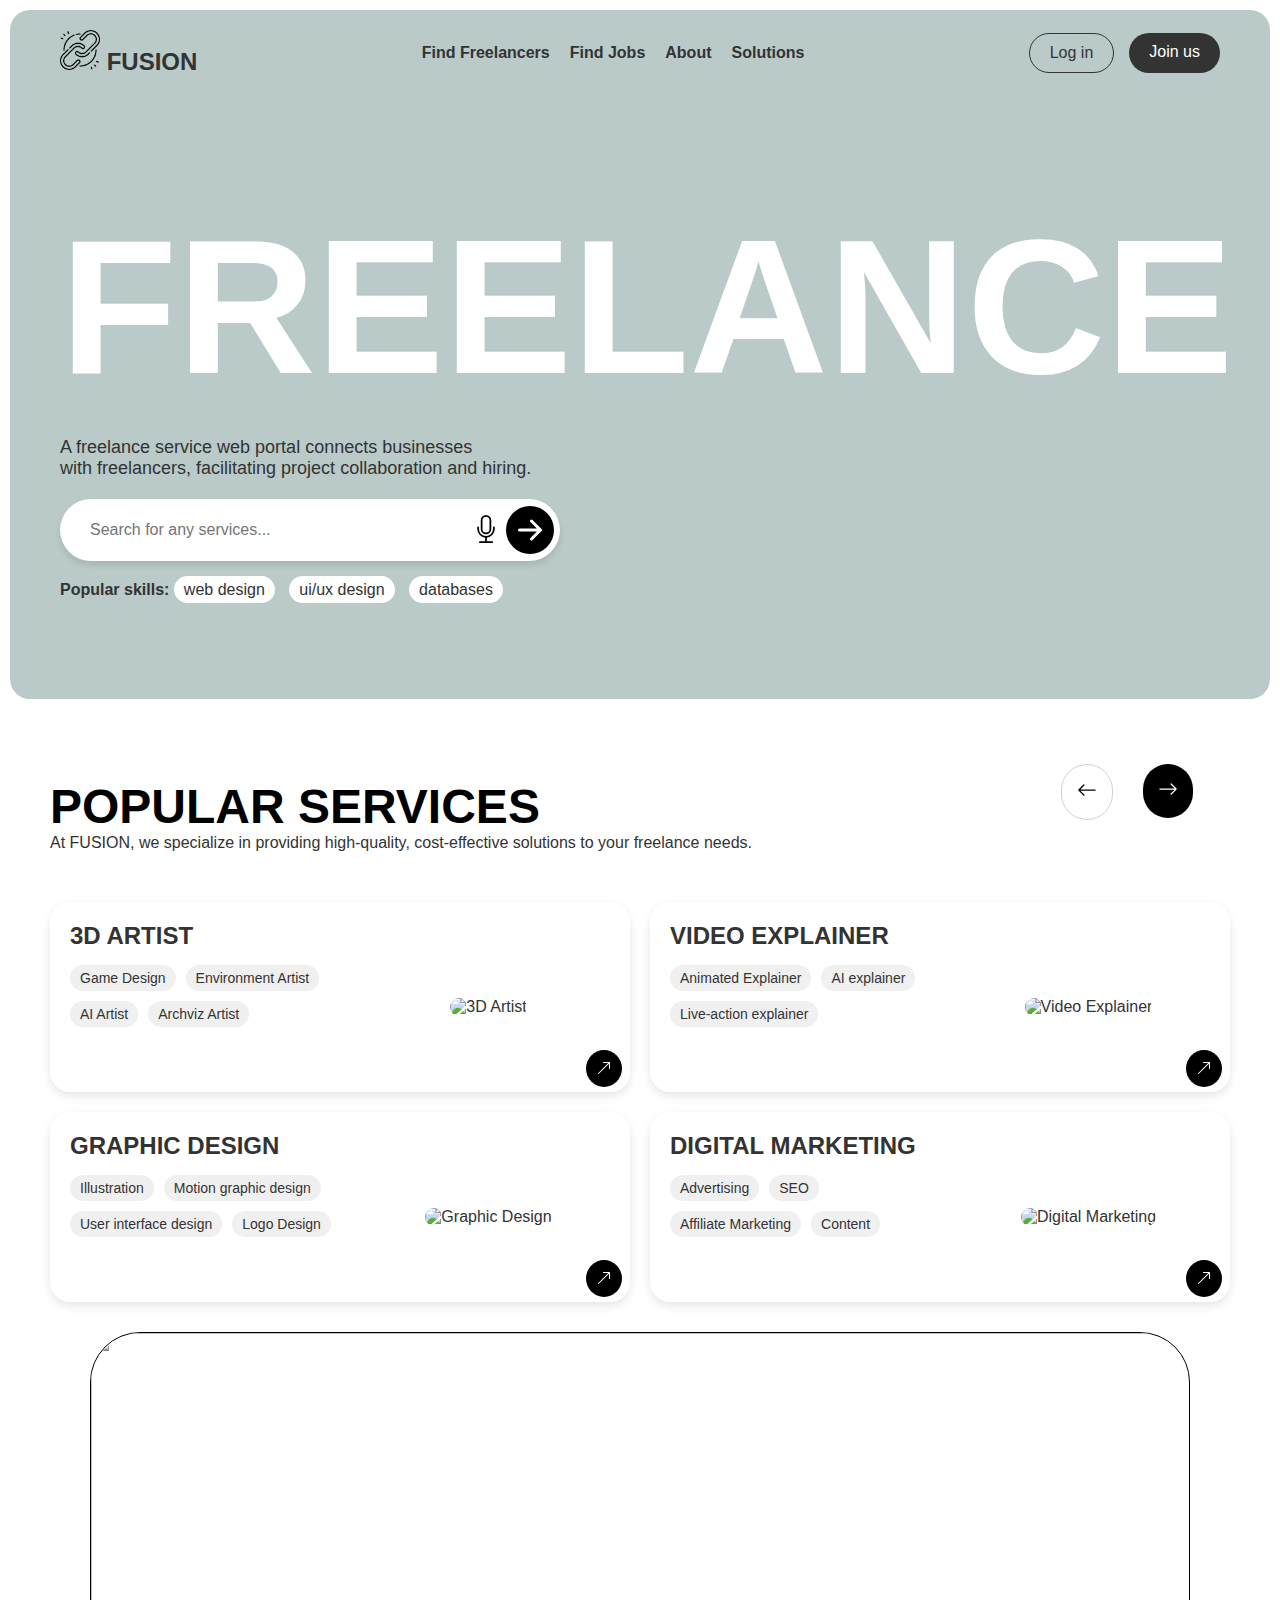
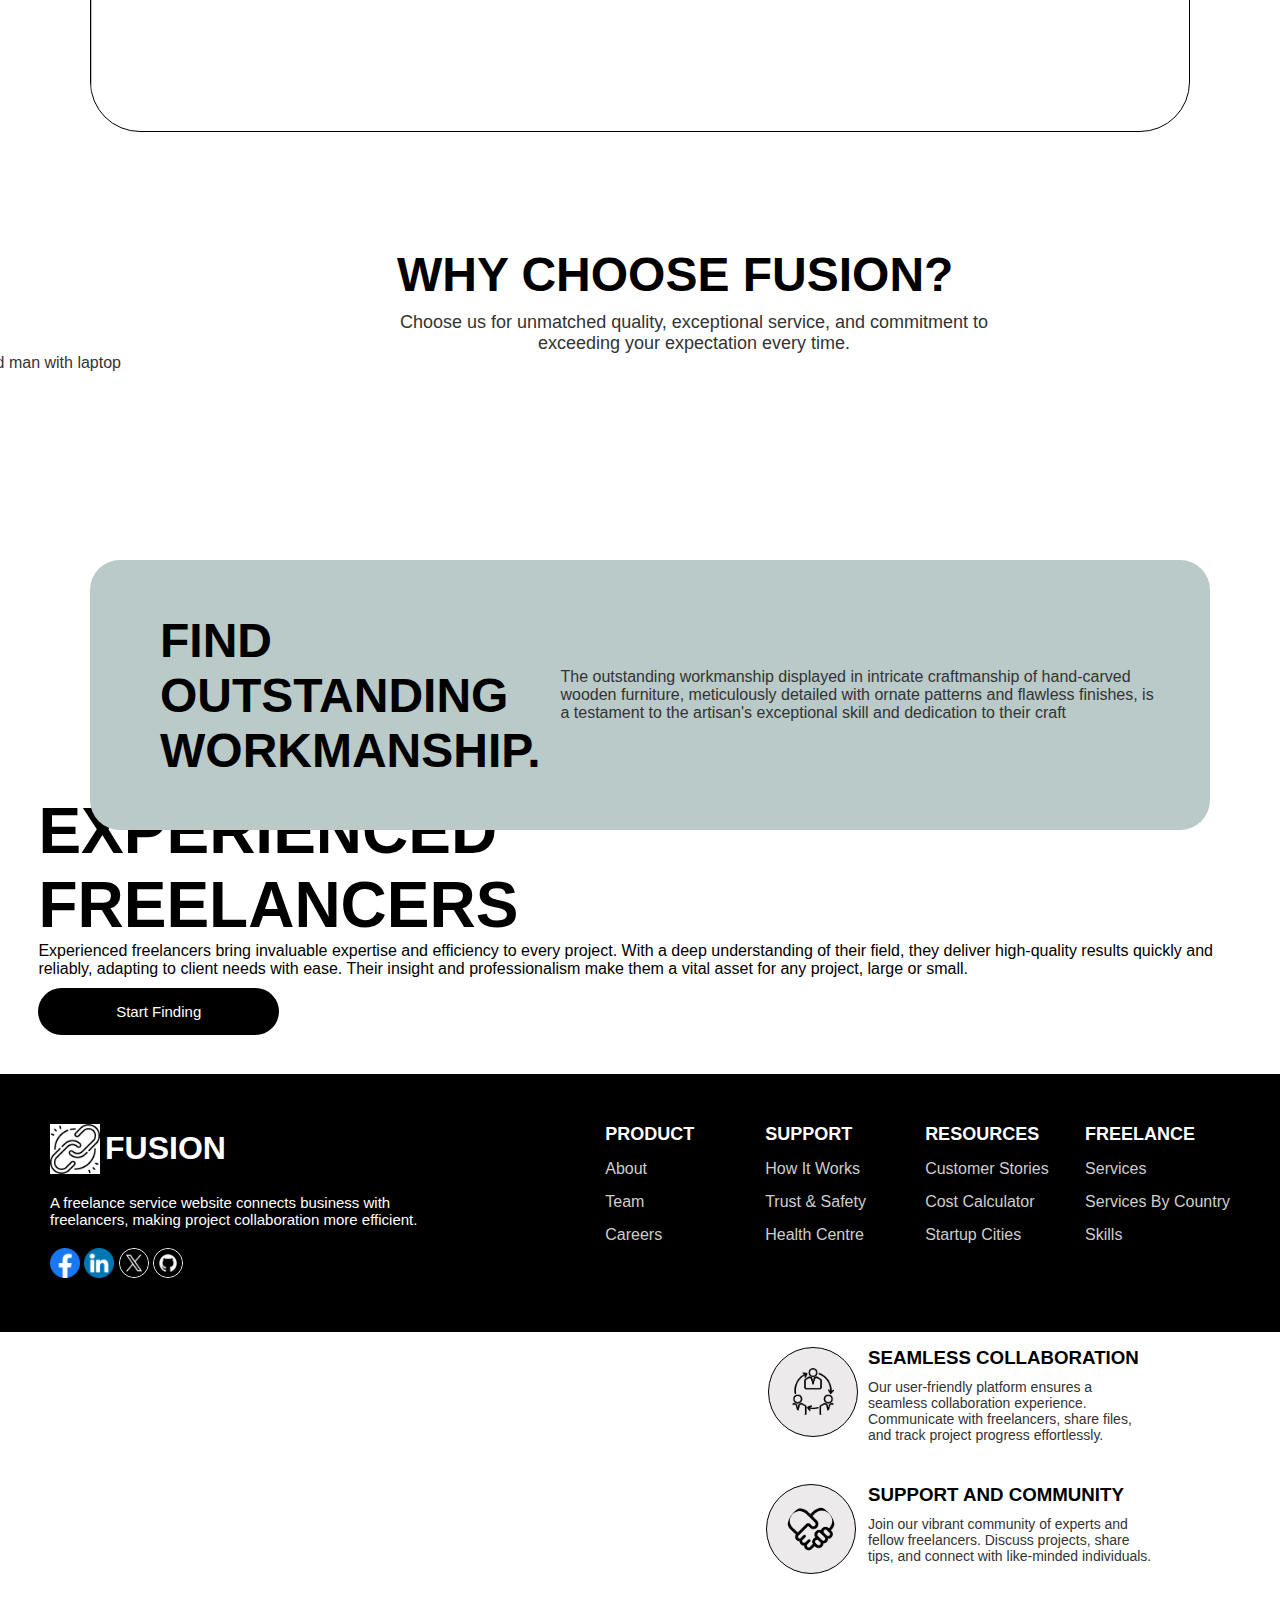
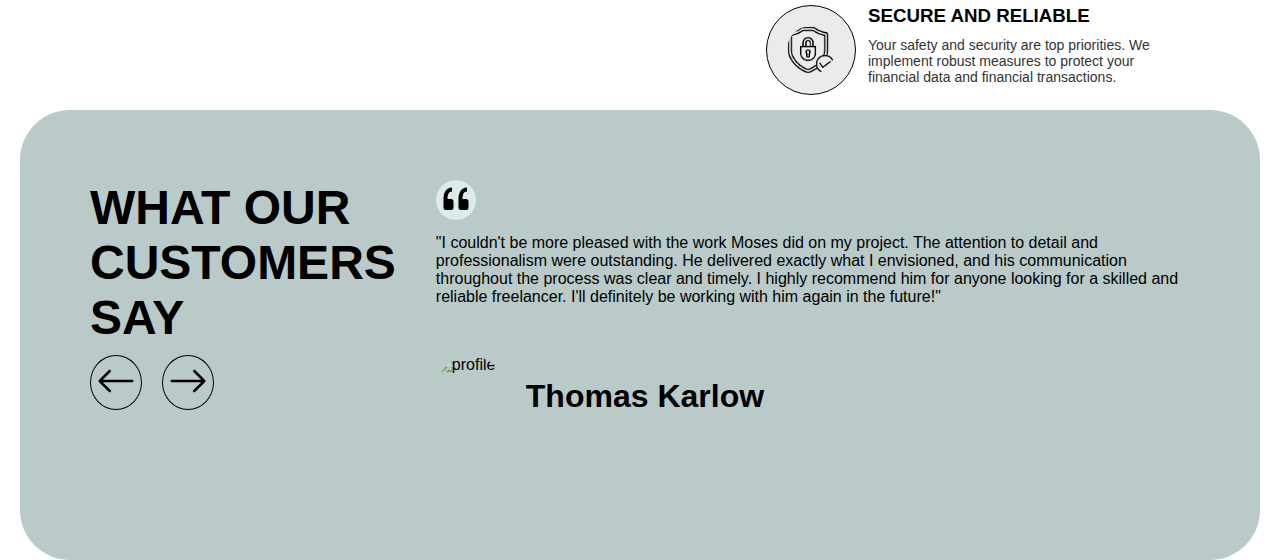
==== index.html @ 77157eb9 "update" ====
<!DOCTYPE html>
<html lang="en">
  <head>
    <meta charset="UTF-8" />
    <meta name="viewport" content="width=device-width, initial-scale=1.0" />
    <title>Freelance Service Portal</title>
    <link rel="stylesheet" href="landing page.css" />
  </head>
  <body>
    <!-- Header Section -->
    <header>
      <div class="navbar">
        <div class="logo">
          <img src="images/link_2499572 (1).png" height="40px" alt="Logo" />
          FUSION
        </div>
        <nav>
          <ul>
            <li><a href="#">Find Freelancers</a></li>
            <li><a href="#">Find Jobs</a></li>
            <li><a href="about.html">About</a></li>
            <li><a href="#">Solutions</a></li>
          </ul>
        </nav>
        <div class="auth-buttons">
          <a href="#" class="login">Log in</a>
          <a href="#" class="join">Join us</a>
        </div>
      </div>
    </header>

    <!-- Main Section -->
    <main>
      <section class="hero">
        <div class="hero-text">
          <h1>FREELANCE</h1>
          <p>
            A freelance service web portal connects businesses <br />with
            freelancers, facilitating project collaboration and hiring.
          </p>

          <div class="search-bar">
            <input type="text" placeholder="Search for any services..." />
            <button type="submit">
              <i class="mic-icon">
                <svg
                  xmlns="http://www.w3.org/2000/svg"
                  width="28px"
                  height="50px"
                  fill="currentColor"
                  class="bi bi-mic"
                  viewBox="0 0 16 16"
                >
                  <path
                    d="M3.5 6.5A.5.5 0 0 1 4 7v1a4 4 0 0 0 8 0V7a.5.5 0 0 1 1 0v1a5 5 0 0 1-4.5 4.975V15h3a.5.5 0 0 1 0 1h-7a.5.5 0 0 1 0-1h3v-2.025A5 5 0 0 1 3 8V7a.5.5 0 0 1 .5-.5"
                  />
                  <path
                    d="M10 8a2 2 0 1 1-4 0V3a2 2 0 1 1 4 0zM8 0a3 3 0 0 0-3 3v5a3 3 0 0 0 6 0V3a3 3 0 0 0-3-3"
                  />
                </svg>
              </i>
              <i class="arrow-icon">
                <svg
                  xmlns="http://www.w3.org/2000/svg"
                  width="60px"
                  height="48px"
                  fill="currentColor"
                  class="bi bi-arrow-right-circle-fill"
                  viewBox="0 0 16 16"
                >
                  <path
                    d="M8 0a8 8 0 1 1 0 16A8 8 0 0 1 8 0M4.5 7.5a.5.5 0 0 0 0 1h5.793l-2.147 2.146a.5.5 0 0 0 .708.708l3-3a.5.5 0 0 0 0-.708l-3-3a.5.5 0 1 0-.708.708L10.293 7.5z"
                  />
                </svg>
              </i>
            </button>
          </div>

          <div class="popular-skills">
            <span>Popular skills:</span>
            <a href="#">web design</a>
            <a href="#">ui/ux design</a>
            <a href="#">databases</a>
          </div>
        </div>

       <section class="ct_btn">
          <div class="bttnn">
            <div class="btn1">
            <a href="#"><svg xmlns="http://www.w3.org/2000/svg" width="20" height="20" fill="" class="bi bi-arrow-left" viewBox="0 0 16 16">
              <path fill-rule="evenodd" d="M15 8a.5.5 0 0 0-.5-.5H2.707l3.147-3.146a.5.5 0 1 0-.708-.708l-4 4a.5.5 0 0 0 0 .708l4 4a.5.5 0 0 0 .708-.708L2.707 8.5H14.5A.5.5 0 0 0 15 8"/>
            </svg></a>
            </div>
            <div class="btn2">
            <a href="#"><svg xmlns="http://www.w3.org/2000/svg" width="20" height="20" fill="white" class="bi bi-arrow-right" viewBox="0 0 16 16">
              <path fill-rule="evenodd" d="M1 8a.5.5 0 0 1 .5-.5h11.793l-3.147-3.146a.5.5 0 0 1 .708-.708l4 4a.5.5 0 0 1 0 .708l-4 4a.5.5 0 0 1-.708-.708L13.293 8.5H1.5A.5.5 0 0 1 1 8"/>
            </svg></a>
            </div>
          </div>
        </section>

        <!-- Freelancer Section -->
        <!-- <div class="container">
        <div class="freelancer-info">
          <div class="top"><img
            src="images/portrait-confident-dark-skinned-woman-enterpreneur-with-serious-look-wears-round-glasses-red-blouse-going-meet-with-partners-from-abroad-prepares-presenting-company-isolated-white.jpg"
            alt="Freelancer Image"
            class="freelancer-img"
          />
          <div class="freelancer-details">
            <h3 style="font-weight: lighter;">@jenny</h3>
            <p>UI/UX Designer</p>
            </div>
            <ul>
              <li>80+ projects completed</li>
              <li>$30 per hour</li>
            </ul>
          </div>
        </div>
        </div>
      </section> -->

      <!-- Trusted Freelancers Section 
      <section class="trusted-freelancers">
        <p>Trusted Freelancers</p>
        <div class="freelancer-images">
          <img src="profile1.jpg" alt="Profile 1" />
          <img src="profile2.jpg" alt="Profile 2" />
          <img src="profile3.jpg" alt="Profile 3" />
          <img src="profile4.jpg" alt="Profile 4" />
        </div>
        <p>200+ Satisfied Customers</p>
      </section>-->

      <div>
        <section class="hero-image">
          <!--<img src="" alt="background image">-->
        </section>
      </div>
    </main>
    <div class="services-text">
      <h1>POPULAR SERVICES</h1>
      <p>
        At FUSION, we specialize in providing high-quality, cost-effective
        solutions to your freelance needs.
      </p>
    </div>
    <section class="services">
      <div class="service-card">
        <div class="service-text">
          <h2>3D ARTIST</h2>
          <div class="tags">
            <span>Game Design</span>
            <span>Environment Artist</span>
            <span>AI Artist</span>
            <span>Archviz Artist</span>
          </div>
        </div>
        <div class="service-image">
          <div class="imag">
            <img
              src="images/psychedelic-hand-collage.jpg"
              height="100%"
              alt="3D Artist"
            />
          </div>
          <button class="cta-button">
           <i class="arrow"
              ><svg
                xmlns="http://www.w3.org/2000/svg"
                width="16"
                height="16"
                fill="currentColor"
                class="bi bi-arrow-up-right"
                viewBox="0 0 16 16"
              >
                <path
                  fill-rule="evenodd"
                  d="M14 2.5a.5.5 0 0 0-.5-.5h-6a.5.5 0 0 0 0 1h4.793L2.146 13.146a.5.5 0 0 0 .708.708L13 3.707V8.5a.5.5 0 0 0 1 0z"
                /></svg></i>
          </button>
        </div>
      </div>

      <div class="service-card">
        <div class="service-text">
          <h2>VIDEO EXPLAINER</h2>
          <div class="tags">
            <span>Animated Explainer</span>
            <span>AI explainer</span>
            <span>Live-action explainer</span>
          </div>
        </div>
        <div class="service-image">
          <div class="img">
            <img
              src="images/medium-shot-smiley-woman-with-phone.jpg"
              alt="Video Explainer"
            />
          </div>
          <button class="cta-button">
            <i class="bi bi-arrow-right-circle-fill"
              ><svg
                xmlns="http://www.w3.org/2000/svg"
                width="16"
                height="16"
                fill="currentColor"
                class="bi bi-arrow-up-right"
                viewBox="0 0 16 16"
              >
                <path
                  fill-rule="evenodd"
                  d="M14 2.5a.5.5 0 0 0-.5-.5h-6a.5.5 0 0 0 0 1h4.793L2.146 13.146a.5.5 0 0 0 .708.708L13 3.707V8.5a.5.5 0 0 0 1 0z"
                /></svg></i>
          </button>
        </div>
      </div>
      </div>

      <div class="service-card">
        <div class="service-text">
          <h2>GRAPHIC DESIGN</h2>
          <div class="tags">
            <span>Illustration</span>
            <span>Motion graphic design</span>
            <span>User interface design</span>
            <span>Logo Design</span>
          </div>
        </div>
        <div class="service-image">
          <div class="img">
            <img
              src="images/still-life-graphic-design-studio.jpg"
              alt="Graphic Design"
            />
          </div>
          <button class="cta-button">
            <i class="bi bi-arrow-right-circle-fill"
              ><svg
                xmlns="http://www.w3.org/2000/svg"
                width="16"
                height="16"
                fill="currentColor"
                class="bi bi-arrow-up-right"
                viewBox="0 0 16 16"
              >
                <path
                  fill-rule="evenodd"
                  d="M14 2.5a.5.5 0 0 0-.5-.5h-6a.5.5 0 0 0 0 1h4.793L2.146 13.146a.5.5 0 0 0 .708.708L13 3.707V8.5a.5.5 0 0 0 1 0z"
                /></svg></i>
          </button>
        </div>
      </div>

      <div class="service-card">
        <div class="service-text">
          <h2>DIGITAL MARKETING</h2>
          <div class="tags">
            <span>Advertising</span>
            <span>SEO</span>
            <span>Affiliate Marketing</span>
            <span>Content</span>
          </div>
        </div>
        <div class="service-image">
          <div class="img">
            <img
              src="images/workaholics-businesspeople-brainstorming-financial-company-ideas.jpg"
              alt="Digital Marketing"
            />
          </div>
          <button class="cta-button">
            <i class="bi bi-arrow-right-circle-fill"
              ><svg
                xmlns="http://www.w3.org/2000/svg"
                width="16"
                height="16"
                fill="currentColor"
                class="bi bi-arrow-up-right"
                viewBox="0 0 16 16"
              >
                <path
                  fill-rule="evenodd"
                  d="M14 2.5a.5.5 0 0 0-.5-.5h-6a.5.5 0 0 0 0 1h4.793L2.146 13.146a.5.5 0 0 0 .708.708L13 3.707V8.5a.5.5 0 0 0 1 0z"
                /></svg></i>
          </button>
        </div>
      </div>
    </section>
    <section class="talent">
        <div class="t-container">
          <div class="t-image">
            <div class="img">
        <img src="images/adult-businessman-working-hard-laptop-office.jpg">
          </div>
          </div>
            <section class="t-text"><h1>FIND OUTSTANDING WORKMANSHIP.</h1><br>
            <p>The outstanding workmanship displayed in intricate craftmanship of hand-carved wooden furniture, meticulously detailed with ornate patterns and flawless finishes, is a testament to the artisan's exceptional skill and dedication to their craft</p>
            </section>
        </div>
        </div>
    </section>

      <section class="why_choose">
        <div class="choose-text">
          <h1>WHY CHOOSE FUSION?</h1>
          <p>Choose us for unmatched quality, exceptional service, and commitment to exceeding your expectation every time.</p>
          <div class="choose-image">
            <img src="images/excited-young-man-using-laptop-computer.jpg" alt="Excited man with laptop">
          </div>
          <div class="sectt">
          <div class="image">
            <img src="images/collaboration_3415159-removebg-preview.png" alt="Collaboration Logo">
            <div class="image-text1">
            <h3>SEAMLESS COLLABORATION</h3>
            <p>Our user-friendly platform ensures a seamless collaboration experience.
               Communicate with freelancers, share files, and track project progress effortlessly.</p>
               
               <div class="image-text2">
                <div class="img2">
                <img src="images/united_4086231-removebg-preview.png" alt="Community Logo">
                </div>
                <h3>SUPPORT AND COMMUNITY</h3>
                <p>Join our vibrant community of experts and fellow freelancers. Discuss projects, share tips, and connect with like-minded individuals.</p>

                <div class="image-text3">
                  <div class="img3">
                  <img src="images/secure_12061011-removebg-preview.png" alt="secure logo">
                  </div>
                  <h3>SECURE AND RELIABLE</h3>
                  <p>Your safety and security are top priorities. We implement robust measures to protect your financial
                    data and financial transactions.
                  </p>
                  </div>
                  </div>
                </div>
               </div>
               </div>
            </div>
          </div>
          <div class="what-customer">
            <div class="left-sect">
              <h1>WHAT OUR CUSTOMERS SAY </h1>
              <div class="what-btn">
                <button><svg xmlns="http://www.w3.org/2000/svg" width="40" height="40" fill="currentColor" class="bi bi-arrow-left" viewBox="0 0 16 16">
                  <path fill-rule="evenodd" d="M15 8a.5.5 0 0 0-.5-.5H2.707l3.147-3.146a.5.5 0 1 0-.708-.708l-4 4a.5.5 0 0 0 0 .708l4 4a.5.5 0 0 0 .708-.708L2.707 8.5H14.5A.5.5 0 0 0 15 8"/>
                </svg>
                </button>

                <button><svg xmlns="http://www.w3.org/2000/svg" width="40" height="40" fill="currentColor" class="bi bi-arrow-right" viewBox="0 0 16 16">
                  <path fill-rule="evenodd" d="M1 8a.5.5 0 0 1 .5-.5h11.793l-3.147-3.146a.5.5 0 0 1 .708-.708l4 4a.5.5 0 0 1 0 .708l-4 4a.5.5 0 0 1-.708-.708L13.293 8.5H1.5A.5.5 0 0 1 1 8"/>
                </svg></button>
              </div>
            </div>
            <div class="right">
              <svg xmlns="http://www.w3.org/2000/svg" width="30" height="30" fill="currentColor" class="bi bi-quote" viewBox="0 0 16 16">
                <path d="M12 12a1 1 0 0 0 1-1V8.558a1 1 0 0 0-1-1h-1.388q0-.527.062-1.054.093-.558.31-.992t.559-.683q.34-.279.868-.279V3q-.868 0-1.52.372a3.3 3.3 0 0 0-1.085.992 4.9 4.9 0 0 0-.62 1.458A7.7 7.7 0 0 0 9 7.558V11a1 1 0 0 0 1 1zm-6 0a1 1 0 0 0 1-1V8.558a1 1 0 0 0-1-1H4.612q0-.527.062-1.054.094-.558.31-.992.217-.434.559-.683.34-.279.868-.279V3q-.868 0-1.52.372a3.3 3.3 0 0 0-1.085.992 4.9 4.9 0 0 0-.62 1.458A7.7 7.7 0 0 0 3 7.558V11a1 1 0 0 0 1 1z"/>
              </svg>

              <p>"I couldn't be more pleased with the work Moses did on my project. The attention to detail and professionalism were outstanding. He delivered exactly what I envisioned, and his communication throughout the process was
                 clear and timely. I highly recommend him for anyone looking for
                  a skilled and reliable freelancer. I'll definitely be working with him again in the future!"</p>
              <div class="profile">
                <img src="images/handsome-guy-with-beautiful-face.jpg" alt="profile">
                <h1>Thomas Karlow</h1>
              </div>
            </div>
          </div>
      </section>
      <section class="start">
        <h1>EXPERIENCED <br> FREELANCERS</h1>
        <p>Experienced freelancers bring invaluable expertise and efficiency to every project. With a deep understanding of their field, they deliver high-quality results quickly and reliably, adapting to client needs with ease. Their insight and professionalism make them a vital asset for any project, large or small.</p>
        <button><a href="#">Start Finding</a></button>
      </section>
      <footer>
        <div class="footer-left">
          <div class="footer-logo">
            <img src="images/link_2499572 (1).png" style="color: white;" alt="Fusion Logo">
            <h1>FUSION</h1>
          </div>
          <p>A freelance service website connects business with <br> freelancers, making project collaboration more efficient.</p>
          <div class="socials">
            <a href="#"><img src="images/facebook_5968764.png" alt="Facebook"></a>
            <a href="#"><img src="images/linkedin_3670045.png" alt="LinkedIn"></a>
            <a href="#"><img src="images/twitter_5969020.png" style="border: 1px solid white; border-radius: 50px;" alt="Twitter"></a>
            <a href="#"><img src="images/github_11376339.png" style="border: 1px solid white; border-radius: 50px;" alt="Github"></a>
          </div>
        </div>
        <div class="footer-right">
          <div class="grid-1">
          <h5>PRODUCT</h5>
          <a href="#">About</a>
          <a href="#">Team</a>
          <a href="#">Careers</a>
          </div>
          
          <div class="grid-2">
            <h5>SUPPORT</h5>
            <a href="#">How It Works</a>
            <a href="#">Trust & Safety</a>
            <a href="#">Health Centre</a>
          </div>

          <div class="grid-3">
            <h5>RESOURCES</h5>
            <a href="#">Customer Stories</a>
            <a href="#">Cost Calculator</a>
            <a href="#">Startup Cities</a>
          </div>

          <div class="grid-4">
            <h5>FREELANCE</h5>
            <a href="#">Services</a>
            <a href="#">Services By Country</a>
            <a href="#">Skills</a>
          </div>
        </div>

        <!--<div class="footer-bottom">
          <div class="bot-left">
            <p>c 2023 Fusion Pvt. Ltd</p>
          </div>
          <div class="bot-right">
            <a href="#">Terms</a>
            <a href="#">Privacy</a>
            <a href="#">Sitemap</a>
            <a href="#">Company</a>
          </div>
        </div>-->
      </footer>
  </body>
</html>
---- landing page.css ----
/* Global Styles */
* {
    margin: 0;
    padding: 0;
    box-sizing: border-box;
    font-family: Arial, sans-serif;
}

body {
    background-color: white;
    color: #333;
}

/* Navbar */
.navbar {
    border-radius: 20px 20px 0px 0px;
    display: flex;
    justify-content: space-between;
    align-items: center;
    padding: 20px 50px;
    background-color: #B9CAC9;
    margin-left: 10px;
    margin-right: 10px;
    margin-top: 10px;
}

.navbar .logo {
    font-size: 24px;
    font-weight: bold;
}

.navbar ul {
    list-style: none;
    display: flex;
    gap: 20px;
}

.navbar ul li {
    position: relative;
}

.navbar ul li a {
    text-decoration: none;
    color: #333;
    font-size: 16px;
    font-weight: bold;
}

.navbar ul li a::after {
    content: ""; 
    display: block; 
    width: 100%; 
    height: 3px;
    background-color: black;
    position: absolute;
    left: 0; 
    bottom: -5px;
    transform: scaleX(0);
    transition: transform 0.5s ease;
}

.navbar ul li a:hover::after {
    transform: scaleX(1); 
}

.hero {
    border-radius: 0px 0px 20px 20px;
    margin-left: 10px;
    margin-right: 10px;
    background-color: white;
}

.auth-buttons {
    display: flex;
    gap: 15px;
}

.auth-buttons a {
    text-decoration: none;
    font-size: 16px;
    color: #333;
    padding: 10px 20px;
    border-radius: 20px;
}

.auth-buttons .login {
    background-color: transparent;
    border: 1px solid #333;
}

/*.login:hover {
    background-color: #333;
    color: white;
    border: 1px solid rgb(97, 94, 94);
}*/

.auth-buttons .join {
    background-color: #333;
    color: #fff;
    border: none;
}

/*.join:hover {
    background-color: transparent;
    color: black;
    border: 1px solid black;
}*/

/* Hero Section */
.hero {
    display: flex;
    justify-content: space-between;
    align-items: center;
    padding: 100px 50px;
    background-color: #B9CAC9;
    position: relative;
    z-index: 1;
}

.hero-text h1 {
    font-size: 12rem;
    font-weight: bold;
    color: #fff;
    z-index: 2;
}

.hero-text p {
    font-size: 18px;
    margin: 20px 0;
}

/* Search Bar */
.search-bar {
    display: flex;
    align-items: center;
    background-color: #fff;
    padding: 10px;
    border-radius: 60px;
    width: 500px;
    box-shadow: 0 4px 6px rgba(0, 0, 0, 0.1);
    position: relative;
}

.search-bar input {
    padding: 12px 20px;
    width: 100%;
    border: none;
    border-radius: 40px;
    outline: none;
    font-size: 16px;
}

.search-bar button {
    background-color: white;
    border: none;
    border-radius: 50%;
    width: 50px;
    height: 50px;
    display: flex;
    align-items: center;
    justify-content: center;
    cursor: pointer;
    position: absolute;
    right: 10px;
    top: 50%;
    transform: translateY(-50%);
}

.search-bar .mic-icon {
    margin-left: 10px;
    fill: #808080;
}

.search-bar .arrow-icon {
    fill: black;
    margin-right: 28px;
    margin-top: 5px;
    font-size: 24px;
}

.search-bar button:hover {
    background-color: white;
}


.popular-skills {
    margin-top: 20px;
}

.popular-skills span {
    font-weight: bold;
}

.popular-skills a {
    text-decoration: none;
    margin-right: 10px;
    color: #333;
    padding: 5px 10px;
    border-radius: 15px;
    background-color: #fff;
}

.ct_btn {
    position: absolute;
    left: 85%;
    bottom: -20%;
}

.bttnn {
    display: flex;
    justify-content: center;
    gap: 30px;
    width: 70%;
    height: 50%;
}

.btn1 {
    color: black;
    padding: 15px;
    width: 500%;
    height: 500%;
    border-radius: 50px;
    border: 1px solid rgb(211, 211, 211);
    transition: background-color 0.3s ease-in;
}

.btn2 {
    background-color: black;
    border-radius: 50px;
    width: 200%;
    height: 500%;
    border: grey;
    color: white;
    padding: 15px;
    transition: background-color 0.3s ease;
}

.btn2:hover {
    background-color: #ff5a5f;
}

.btn1:hover {
    background-color: #ff5a5f;
    border-color: white;
}

/* Freelancer Info */
.freelancer-info {
    width: 250px;
    padding: 20px;
    border-radius: 15px;
    background-color: #fff;
    box-shadow: 0px 4px 10px rgba(0, 0, 0, 0.1);
    text-align: left;
    display: flex;
    flex-direction: column;
    gap: 10px;
}

.freelancer-info .top {
    display: flex;
    align-items: center;
    gap: 15px;
}

.container {
    width: 50px;
    height: 50px;
    border-radius: 50%;
}

.freelancer-img {
    border: 30px;
    border-radius: 40px;
    height: 50px;
    object-fit: cover;
    
}

.freelancer-details p {
    border-bottom: 1px solid black;
    display: flex;
    text-align: center;
    font-weight: bold;
    margin-right: 50%;
}

.freelancer-details .pa {
    font-weight: lighter;
}

.freelancer-details ul {
    list-style: none;
    text-align: center;
}

.freelancer-details ul li {
    margin: 5px 0;
}

.trusted-freelancers {
    text-align: center;
    margin: 50px 0;
}

.trusted-freelancers p {
    font-size: 24px;
    font-weight: bold;
}

.freelancer-images {
    display: flex;
    justify-content: center;
    gap: 20px;
    margin: 20px 0;
}

.freelancer-images img {
    width: 50px;
    height: 50px;
    border-radius: 50%;
}

.hero-image {
    position: absolute;
    right: 0;
    bottom: -50px;
    width: 100%;
    height: auto;
    max-width: 1000px;
    z-index: 1;
}

.hero-image img {
    width: 90%;
    margin-top: 800px;
    margin-left: 298px;
    height: auto;
    object-fit: cover;
    border-radius: 25px;
}

.services-text {
    margin-top: 80px;
    margin-left: 50px;
}

.services-text h1{
    color: black;
    font-weight: bold;
    font-size: 3rem;
    font-family:Verdana, Geneva, Tahoma, sans-serif;
}

* {
    box-sizing: border-box;
    margin: 0;
    padding: 0;
    font-family: Arial, sans-serif;
}

.services {
    display: grid;
    grid-template-columns: repeat(2, 1fr); 
    gap: 20px;
    padding: 50px;
}

.service-card {
    display: flex;
    justify-content: space-between;
    background-color: #fff;
    border-radius: 20px;
    overflow: hidden;
    box-shadow: 0px 4px 10px rgba(0, 0, 0, 0.1);
    padding: 20px;
    transition: transform 0.3s ease;
}

.service-card:hover {
    transform: translateY(-10px);
}

.service-text {
    flex: 1;
    padding-right: 20px;
}

.service-text h2 {
    font-size: 24px;
    font-weight: bold;
    margin-bottom: 15px;
}

.tags {
    display: flex;
    flex-wrap: wrap;
    gap: 10px;
}

.tags span {
    background-color: #f0f0f0;
    padding: 5px 10px;
    border-radius: 20px;
    font-size: 14px;
}

.service-image {
    height: 150px;
    position: relative;
    width: 45%;
    display: flex;
    justify-content: center;
    align-items: center;
}

.service-image img {
    bottom: 100%;
    width: 110%;
    height: 20%;
    object-fit: cover;
    border-radius: 10px;
}

.imag {
    margin-bottom: 40px;
    margin-top: 60px;
}

.img {
    margin-bottom: -50px;
    margin-top: -30px;
}

.service-image::before {
    content: "";
    position: absolute;
    bottom: 0;
    right: 0;
    width: 80px; 
    height: 80px; 
    background-color: white; 
    border-radius: 50%;
    transform: translate(50%, 60%); 
}

.cta-button {
    position: absolute;
    bottom: -15px;
    right: -5%;
    height: 37px;
    background-color: black;
    color: white;
    border: none;
    border-radius: 50%;
    padding: 10px;
    size-adjust: 34px;
    cursor: pointer;
    font-size: 18px;
    transition: background-color 0.3s ease;
}

.cta-button:hover {
    background-color: #ff5a5f;
}

.talent {
    display: flex;
    padding: 10px;
    justify-content: center;
}

 .t-img {
    position: relative;
    display: flex;
    justify-content: center;
    align-items: center;
}

.talent img {
    width: 1100px;
    height: 400px;
    border-radius: 50px;
    border: 1px solid black;
}

.talent .t-text {
    position: absolute;
    background-color: #B9CAC9;
    display: flex;
    justify-content: space-between;
    padding: 50px;
    border-radius: 30px;
    width: 87.5%;
    bottom: -170%;
    height: 30%;
    align-items: center;
}

.t-text h1 {
    font-weight: bolder;
    color: black;
    font-size: 3rem;
    padding: 20px;
    z-index: 2;
}

.t-text p{
    text-align: left;
}

.why_choose {
    margin-top: 150px;
}

.choose-text {
    font-family: Cambria, Cochin, Georgia, Times, 'Times New Roman', serif;
    flex-direction: column;
    align-items: center;
    margin-left: 30%;
}

.choose-text h1 {
    color: black;
    font-weight: larger;
    font-size: 3rem;
    text-align: center;
    margin-right: 35%;
}

.choose-text p {
    margin-top: 10px;
    margin-right: 30.8%;
    font-size: 18px;
    text-align: center;
}

.choose-image {
    display: flex;
    align-items: center;
}

.choose-image img {
    position: relative;
    right: 50%;
    width: 90%;
    height: auto;
}

.image {
    background-color: white;
    position: absolute;
    margin-left: 30%; 
    text-decoration: none;
    bottom: -265%;
    display: flex;
    gap: 10px;
}

.image img {
    width: 90px;
    height: 90px;
    border: 1px solid black;
    border-radius: 50px;
    background-color: rgb(236, 234, 234);
    padding: 20px;
    display: flex;
}

.image-text1 h3{
    color: black;
}

.image-text1 p {
    font-weight: lighter;
    font-size: 14px;
    text-align:start;
}

.image-text2 {
    margin-top: 10%;
}

.img2 {
    background-color: transparent;
    position: absolute;
    margin-left: -20%; 
    text-decoration: none;
}

.image-text3 {
    margin-top: 10%;
}

.img3 {
    background-color: transparent;
    position: absolute;
    margin-left: -20%; 
    text-decoration: none;
}

.what-customer {
    background-color: #B9CAC9;
    border-radius: 50px;
    height: 50%;
    padding: 70px;
    display: flex;
    gap: 40px;
    margin: 20px;
    position: absolute;
    bottom: -320%;
}

.left-sect h1 {
    color: black;
    font-family:'Segoe UI', Tahoma, Geneva, Verdana, sans-serif;
    font-weight: 900%;
    font-size: 3rem;
    text-align: left;
}

.what-btn {
    display: flex;
    gap: 20px;
}

.what-btn button{
    border: 1px solid black;
    border-radius: 50%;
    background-color: transparent;
    margin-top: 10px;
    cursor: pointer;
    padding: 5px;
}

.right {
    color: black;
}

.profile {
    display: flex;
    gap: 20px;
    align-items: center;
    margin-top: 50px;
}

.profile img {
    border-radius: 50px;
    width: 70px;
    height: 80px;
}

.right svg {
    border-radius: 50px;
    background-color: #ddebea;
    align-items: center;
    width: 40px;
    height: 40px;
    margin-right: 50px;
}

.right p {
    margin-top: 10px;
}

.start {
    margin-top: 30%;
    padding: 3%;
}

.start h1 {
    font-weight: bolder;
    color: black;
    font-size: 4rem;
}

.start p {
    color: black;
    font-weight: 100px;
}

.start button {
    background-color: black;
    color: white;
    margin-top: 10px;
    border-radius: 30px;
    padding: 15px;
    font-size:15px;
    border: none;
    width: 20%;
}

.start button a {
    text-decoration: none;
    color: white;
    font-family: Verdana, Geneva, Tahoma,;
    border: none;
}

footer {
    background-color: black;
    color: white;
    display: flex;
    padding: 50px;
    justify-content: space-between;
    height: 100%;
}

.footer-logo {
    display: flex;
    align-items: center;
}

.footer-logo img {
    width: 50px;
    background-color: rgb(255, 255, 255);
    height: 50px;
    margin-right: 5px;
}

.footer-left p {
    font-size: 15px;
    margin-top: 20px;
}

.socials {
    margin-top: 20px;
}

.socials a {
    text-decoration: none;
    color: white;
}

.socials img {
    width: 30px;
    height: auto;
}

.footer-right {
    display: grid;
    grid-template-columns: repeat(4, 1fr);
    gap: 15px;
    right: 40%;
}

.footer-right h5 {
    font-size: large;
}

.footer-right a {
    text-decoration: none;
    display: flex;
    color: rgb(206, 206, 206);
    margin-top: 15px;
}

@media (max-width: 768px) {
    .services {
        grid-template-columns: 1fr;
    }

    .service-image {
        width: 100%;
        margin-top: 20px;
    }

    .service-card {
        flex-direction: column;
        text-align: center;
    }
}
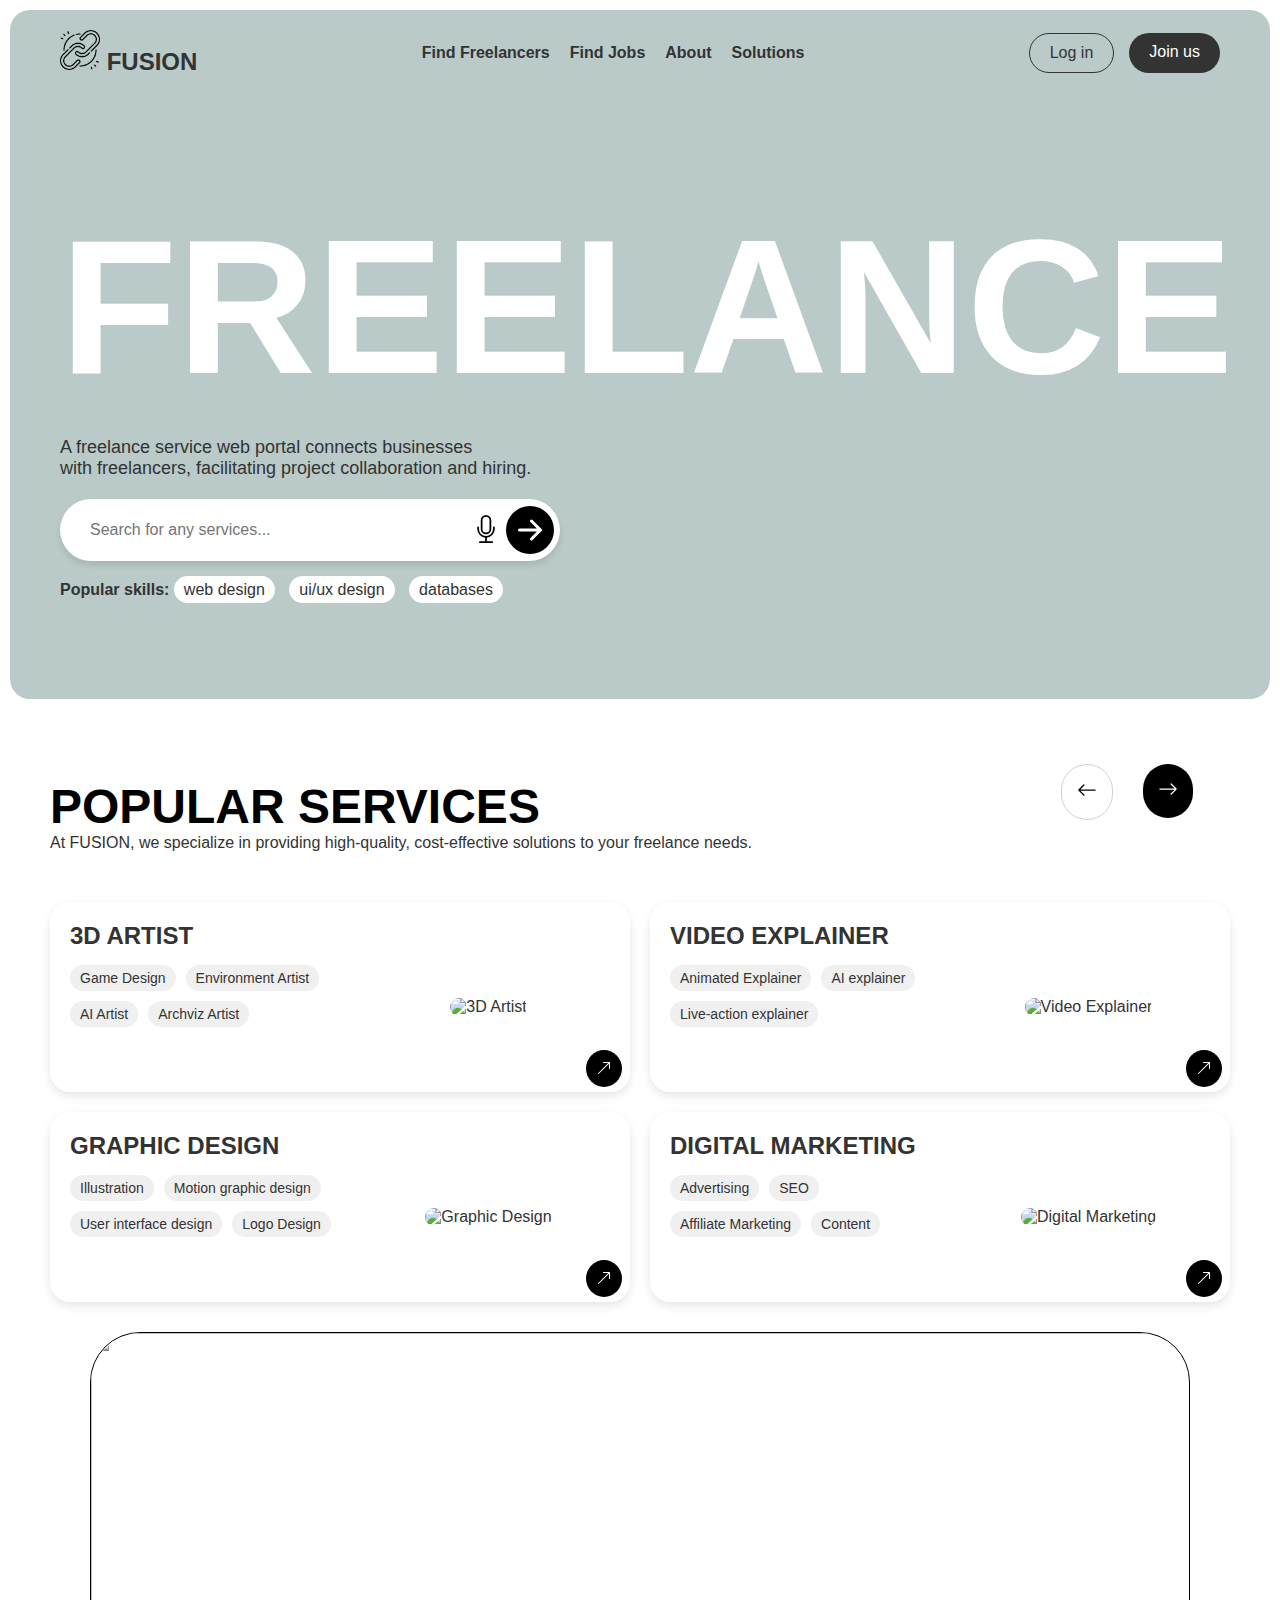
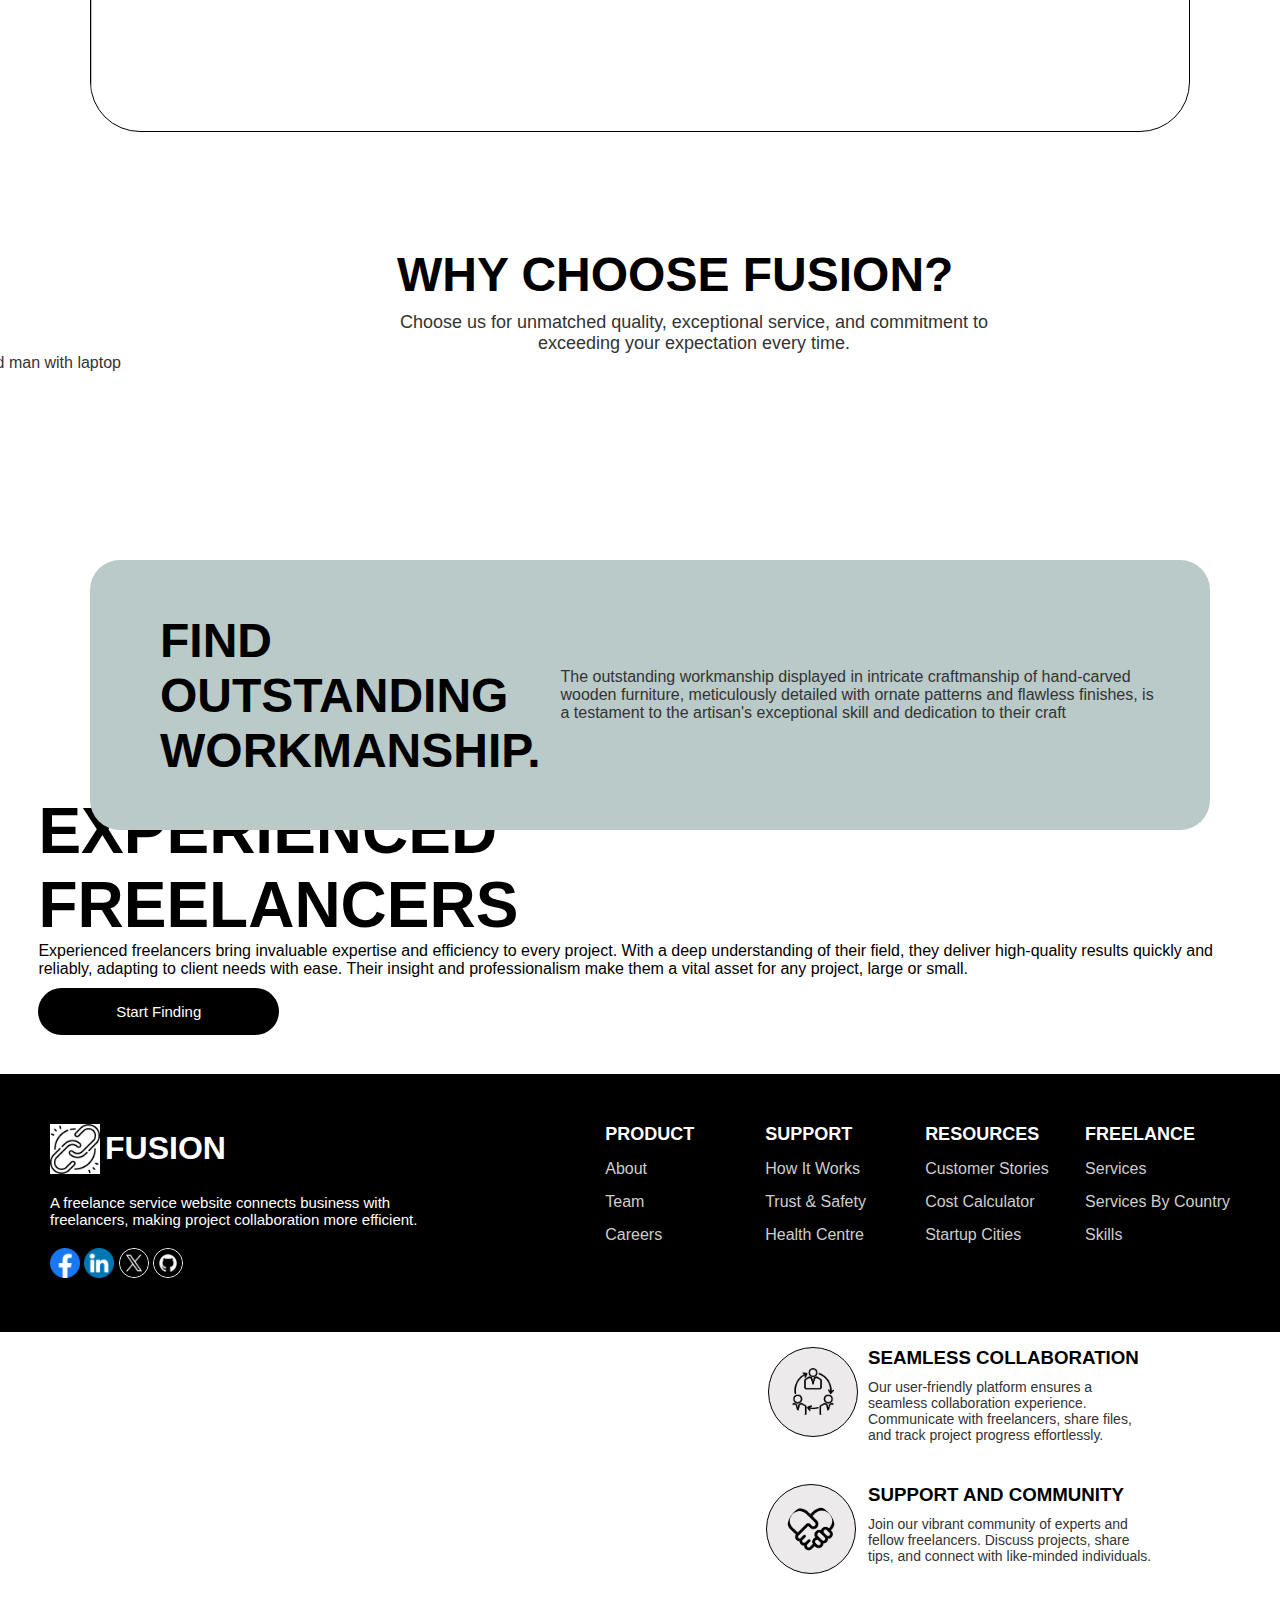
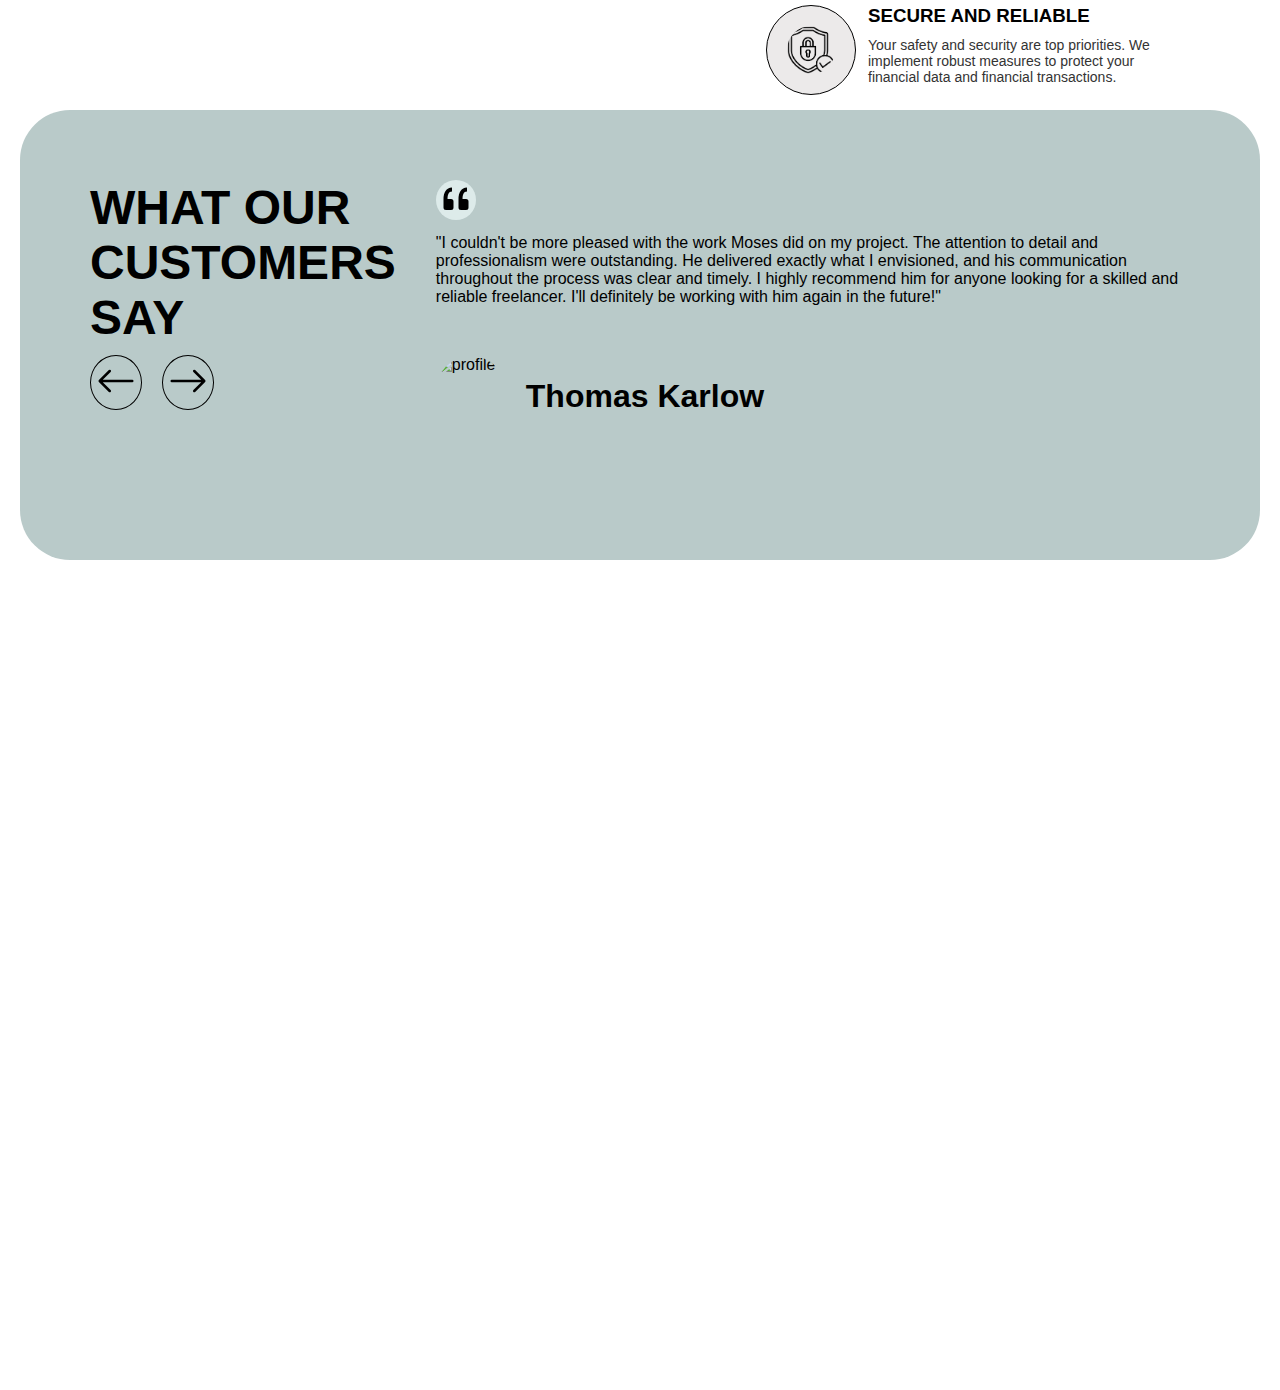
==== commit ff8a0cc0: "update" ====
--- a/index.html
+++ b/index.html
@@ -416,7 +416,7 @@
           </div>
         </div>
 
-        <!--<div class="footer-bottom">
+        <section class="footer-bottom">
           <div class="bot-left">
             <p>c 2023 Fusion Pvt. Ltd</p>
           </div>
@@ -425,8 +425,8 @@
             <a href="#">Privacy</a>
             <a href="#">Sitemap</a>
             <a href="#">Company</a>
-          </div>
-        </div>-->
+          </section>
+        </div>
       </footer>
   </body>
 </html>--- a/landing page.css
+++ b/landing page.css
@@ -755,6 +755,32 @@
     margin-top: 15px;
 }
 
+.footer-bottom {
+    position: absolute;
+    bottom: -410%;
+    border-top: 1px solid white;
+    display: flex;
+    align-items: center;
+    width: 90%;
+    justify-content: space-between;
+}
+
+.bot-left p {
+    margin-top: 20px;
+    color: white;
+}
+
+.bot-right {
+    margin-top: 20px;
+}
+
+.bot-right a {
+    text-decoration: none;
+    color: white;
+    grid-template-columns: repeat(4, 1fr);
+    gap: 10px;
+}
+
 @media (max-width: 768px) {
     .services {
         grid-template-columns: 1fr;
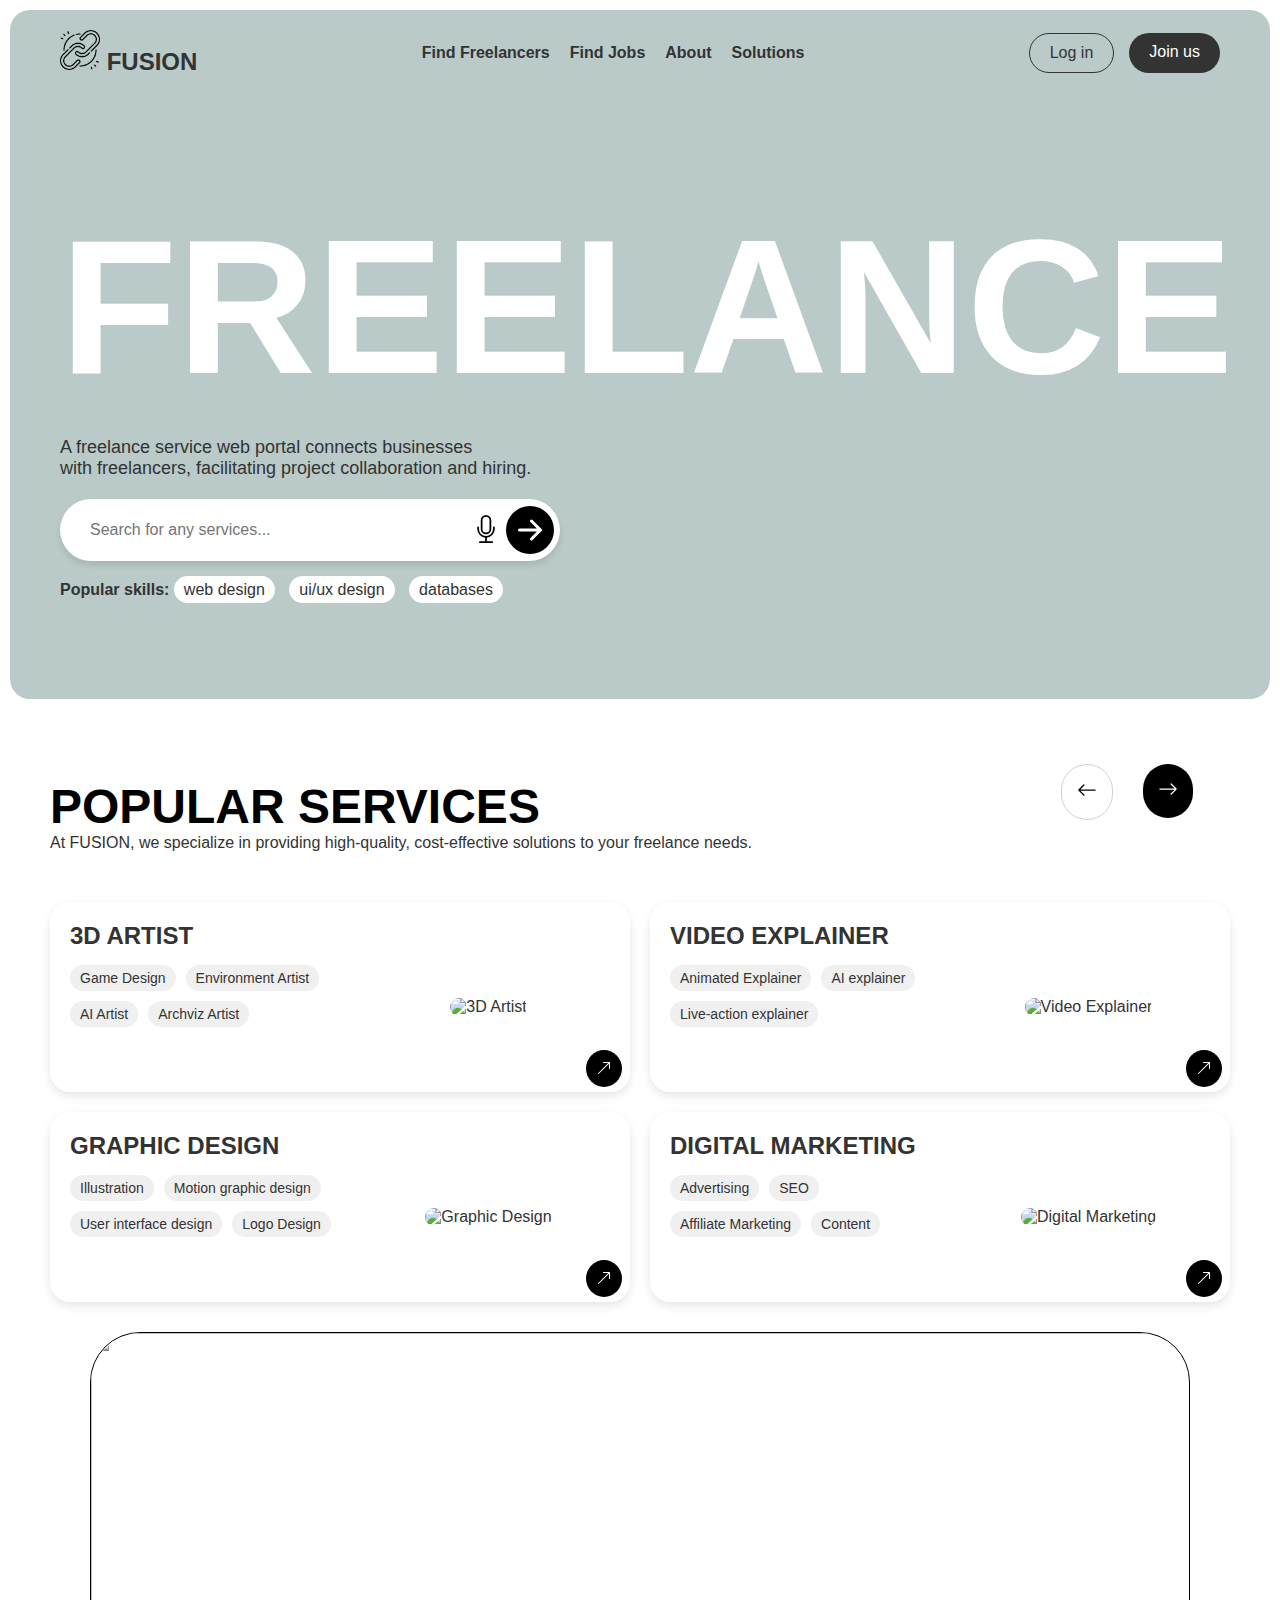
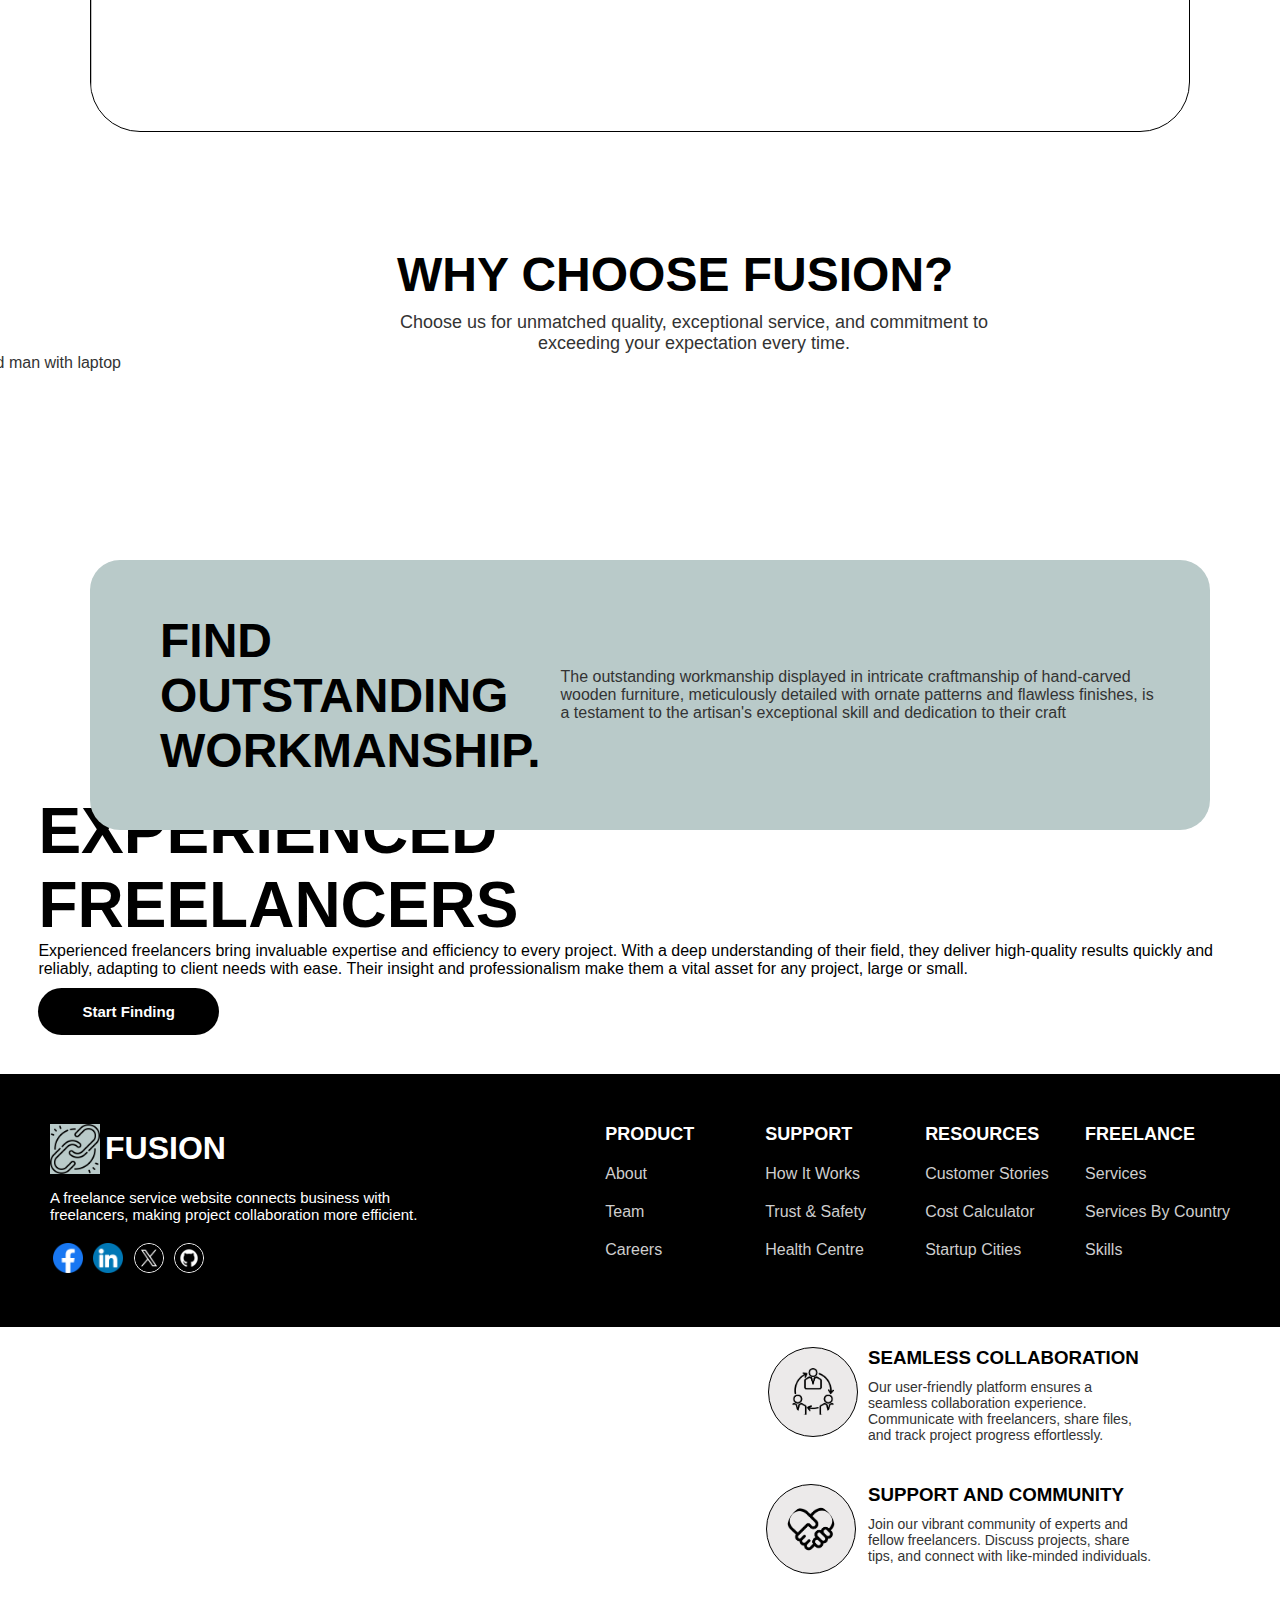
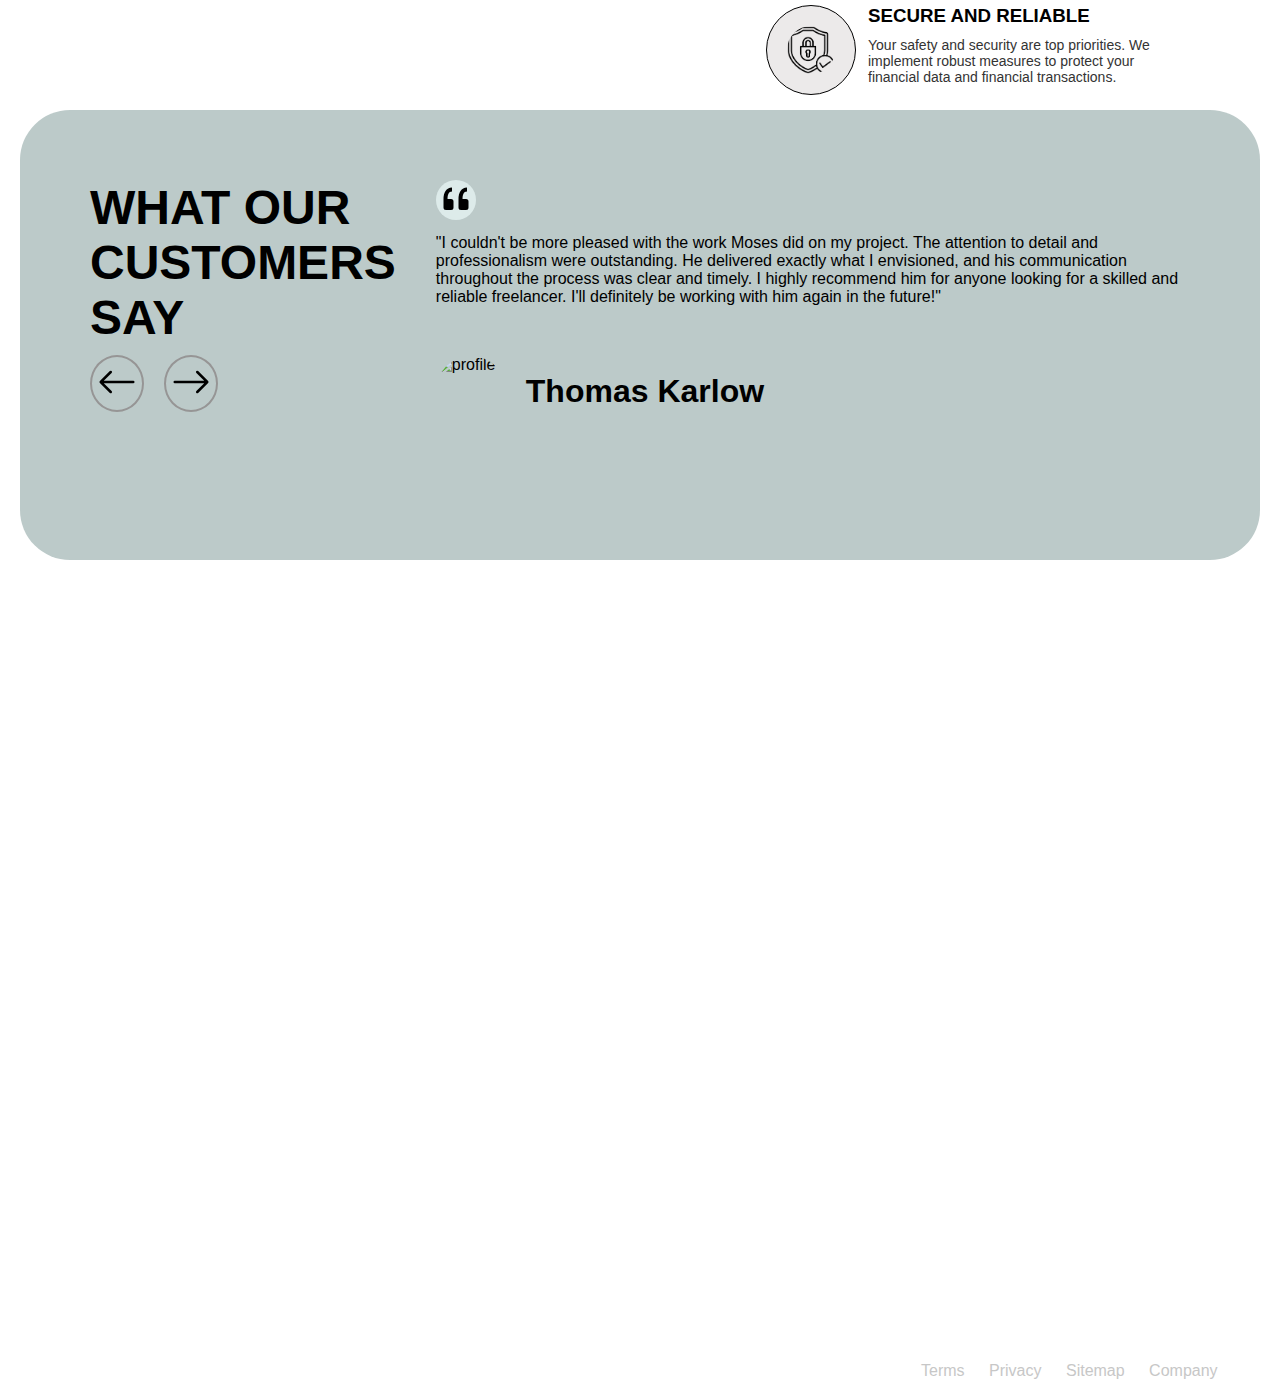
==== commit 7d63b147: "update" ====
--- a/index.html
+++ b/index.html
@@ -361,7 +361,7 @@
                  clear and timely. I highly recommend him for anyone looking for
                   a skilled and reliable freelancer. I'll definitely be working with him again in the future!"</p>
               <div class="profile">
-                <img src="images/handsome-guy-with-beautiful-face.jpg" alt="profile">
+                <img src="images/side-view-authentic-man-posing-black-white.jpg" alt="profile">
                 <h1>Thomas Karlow</h1>
               </div>
             </div>
@@ -370,7 +370,7 @@
       <section class="start">
         <h1>EXPERIENCED <br> FREELANCERS</h1>
         <p>Experienced freelancers bring invaluable expertise and efficiency to every project. With a deep understanding of their field, they deliver high-quality results quickly and reliably, adapting to client needs with ease. Their insight and professionalism make them a vital asset for any project, large or small.</p>
-        <button><a href="#">Start Finding</a></button>
+        <a href="#"> <button>Start Finding</button></a>
       </section>
       <footer>
         <div class="footer-left">
@@ -418,7 +418,9 @@
 
         <section class="footer-bottom">
           <div class="bot-left">
-            <p>c 2023 Fusion Pvt. Ltd</p>
+            <p><svg xmlns="http://www.w3.org/2000/svg" width="16" height="16" fill="currentColor" class="bi bi-c-circle" viewBox="0 0 16 16">
+              <path d="M1 8a7 7 0 1 0 14 0A7 7 0 0 0 1 8m15 0A8 8 0 1 1 0 8a8 8 0 0 1 16 0M8.146 4.992c-1.212 0-1.927.92-1.927 2.502v1.06c0 1.571.703 2.462 1.927 2.462.979 0 1.641-.586 1.729-1.418h1.295v.093c-.1 1.448-1.354 2.467-3.03 2.467-2.091 0-3.269-1.336-3.269-3.603V7.482c0-2.261 1.201-3.638 3.27-3.638 1.681 0 2.935 1.054 3.029 2.572v.088H9.875c-.088-.879-.768-1.512-1.729-1.512"/>
+            </svg> 2023 Fusion Pvt. Ltd</p>
           </div>
           <div class="bot-right">
             <a href="#">Terms</a>
--- a/landing page.css
+++ b/landing page.css
@@ -600,14 +600,16 @@
 }
 
 .what-customer {
-    background-color: #B9CAC9;
+    background-color: #bccac9;
     border-radius: 50px;
     height: 50%;
     padding: 70px;
     display: flex;
     gap: 40px;
+    backdrop-filter: blur(20px);
     margin: 20px;
     position: absolute;
+    padding-bottom: 20%;
     bottom: -320%;
 }
 
@@ -625,12 +627,17 @@
 }
 
 .what-btn button{
-    border: 1px solid black;
+    border: 2px solid rgb(150, 149, 149);
     border-radius: 50%;
     background-color: transparent;
     margin-top: 10px;
     cursor: pointer;
     padding: 5px;
+    transition: border-color 0.5s ease;
+}
+
+.what-btn button:hover {
+    border: 2px solid black;
 }
 
 .right {
@@ -647,7 +654,7 @@
 .profile img {
     border-radius: 50px;
     width: 70px;
-    height: 80px;
+    height: 70px;
 }
 
 .right svg {
@@ -682,19 +689,35 @@
 .start button {
     background-color: black;
     color: white;
+    border: 1px solid black;
     margin-top: 10px;
     border-radius: 30px;
     padding: 15px;
+    font-weight:bold ;
     font-size:15px;
     border: none;
-    width: 20%;
-}
-
-.start button a {
+    width: 15%;
+    cursor: pointer;
+    content: black;
+    transition: background-color 0.8s ease;
+}
+
+.start button:hover {
+    background-color: transparent;
+    border: 1px solid black;
+    color: black;
+}
+
+.start a {
     text-decoration: none;
     color: white;
-    font-family: Verdana, Geneva, Tahoma,;
-    border: none;
+    font-weight: bold;
+    border: 30px;
+    transition: border-color 0.3s ease;
+}
+
+.start button a:hover {
+    color: black;
 }
 
 footer {
@@ -703,7 +726,7 @@
     display: flex;
     padding: 50px;
     justify-content: space-between;
-    height: 100%;
+    height: 150%;
 }
 
 .footer-logo {
@@ -713,14 +736,14 @@
 
 .footer-logo img {
     width: 50px;
-    background-color: rgb(255, 255, 255);
+    background-color:#B9CAC9;
     height: 50px;
     margin-right: 5px;
 }
 
 .footer-left p {
     font-size: 15px;
-    margin-top: 20px;
+    margin-top: 15px;
 }
 
 .socials {
@@ -730,6 +753,7 @@
 .socials a {
     text-decoration: none;
     color: white;
+    padding: 3px;
 }
 
 .socials img {
@@ -752,22 +776,28 @@
     text-decoration: none;
     display: flex;
     color: rgb(206, 206, 206);
-    margin-top: 15px;
+    margin-top: 20px;
+}
+
+.footer-right a:hover {
+    color: white;
 }
 
 .footer-bottom {
     position: absolute;
-    bottom: -410%;
+    bottom: -409%;
     border-top: 1px solid white;
     display: flex;
     align-items: center;
-    width: 90%;
+    width: 92%;
     justify-content: space-between;
 }
 
 .bot-left p {
     margin-top: 20px;
     color: white;
+    text-align: center;
+    align-items: center;
 }
 
 .bot-right {
@@ -776,9 +806,12 @@
 
 .bot-right a {
     text-decoration: none;
-    color: white;
-    grid-template-columns: repeat(4, 1fr);
-    gap: 10px;
+    color: rgb(199, 199, 199);
+    padding: 10px;
+}
+
+.bot-right a:hover {
+    color: rgb(255, 252, 252);
 }
 
 @media (max-width: 768px) {
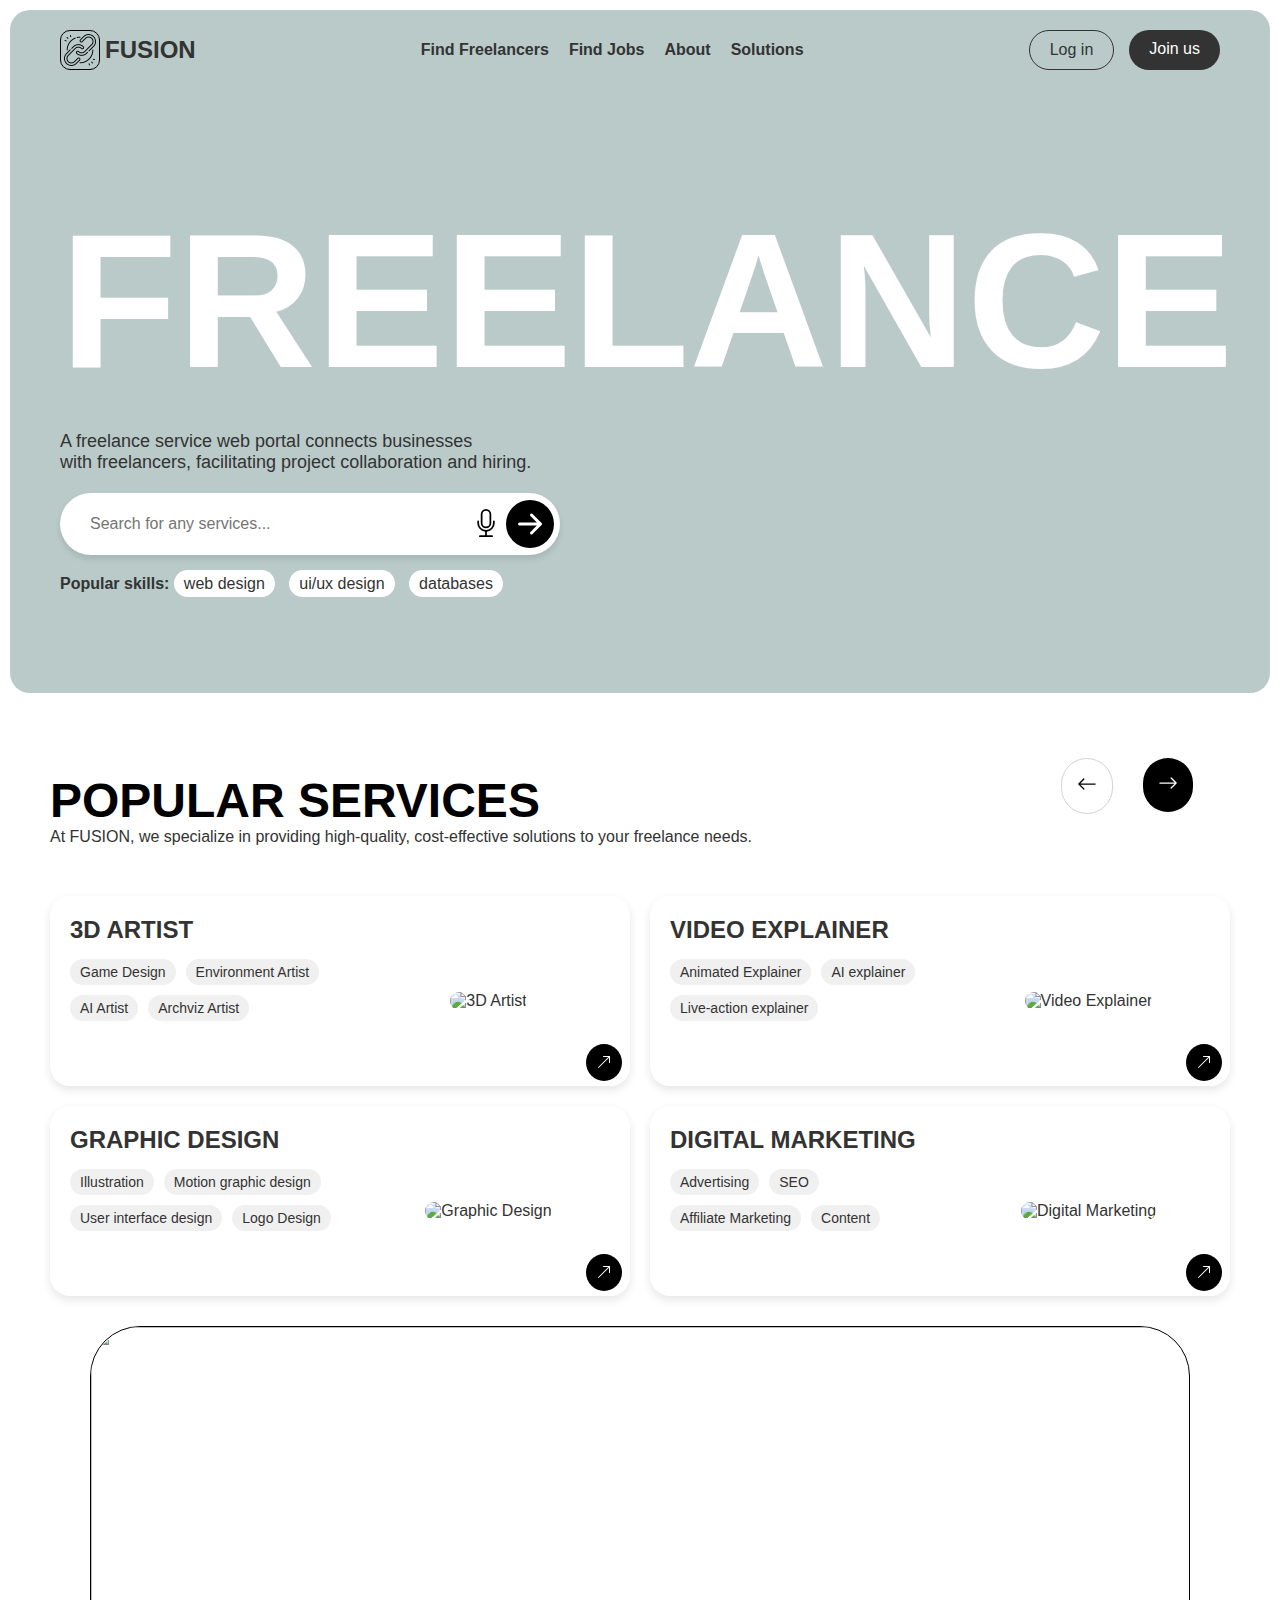
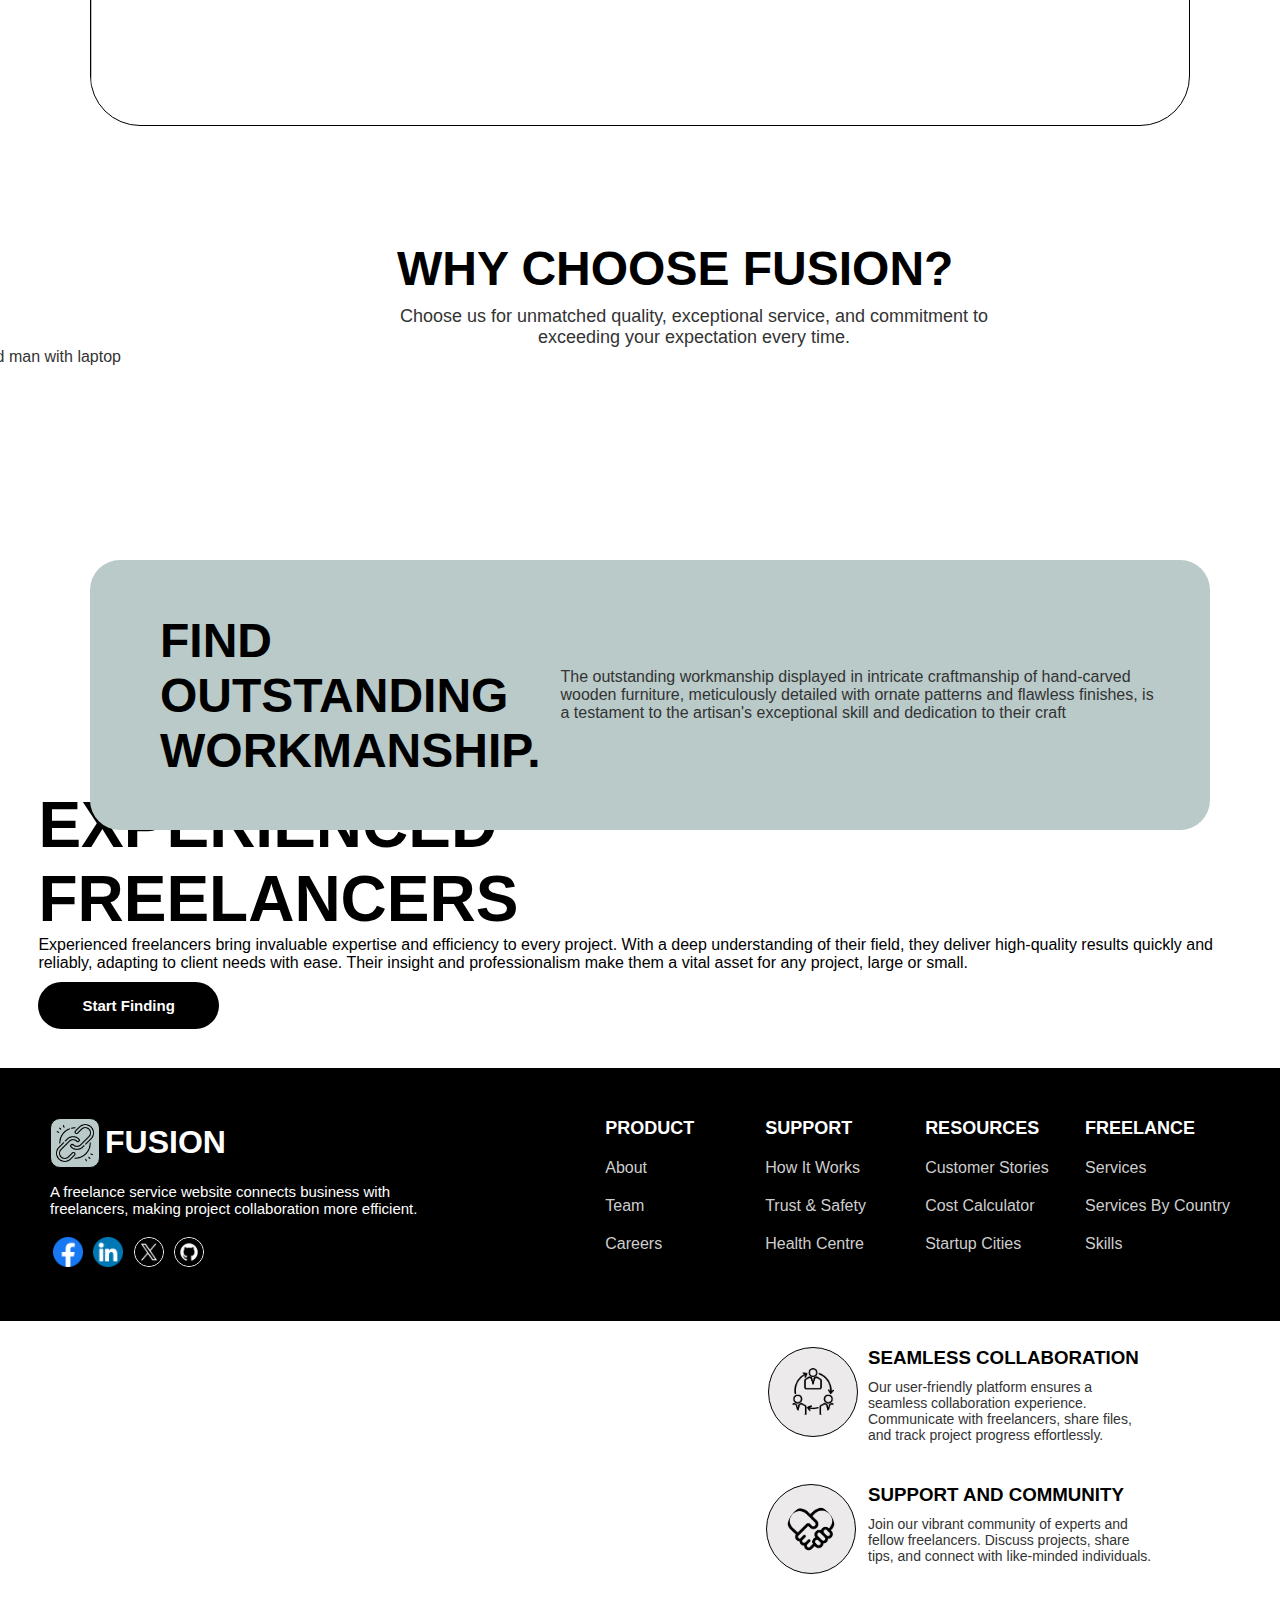
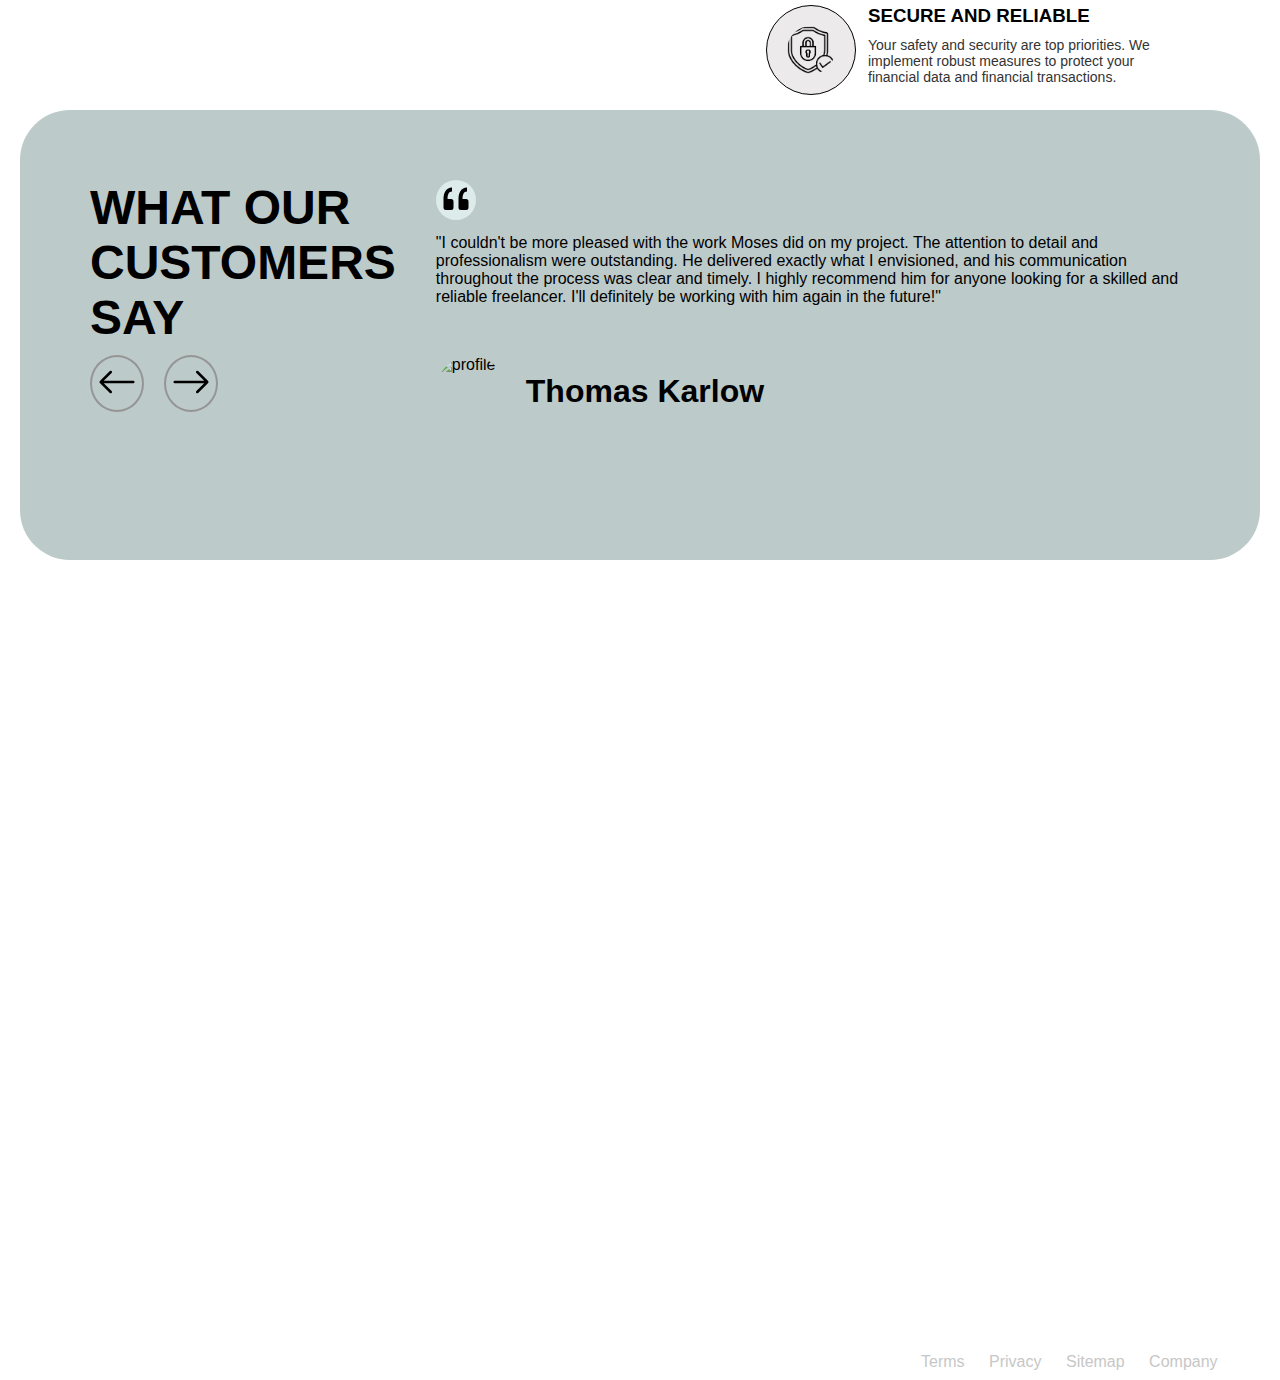
==== commit 1b26ffee: "update" ====
--- a/index.html
+++ b/index.html
@@ -5,29 +5,36 @@
     <meta name="viewport" content="width=device-width, initial-scale=1.0" />
     <title>Freelance Service Portal</title>
     <link rel="stylesheet" href="landing page.css" />
+    <script src="scripts.js"></script>
   </head>
   <body>
-    <!-- Header Section -->
-    <header>
-      <div class="navbar">
-        <div class="logo">
+<!-- Header Section -->
+<header>
+  <div class="navbar">
+      <div class="logo">
           <img src="images/link_2499572 (1).png" height="40px" alt="Logo" />
           FUSION
-        </div>
-        <nav>
-          <ul>
-            <li><a href="#">Find Freelancers</a></li>
-            <li><a href="#">Find Jobs</a></li>
-            <li><a href="about.html">About</a></li>
-            <li><a href="#">Solutions</a></li>
+      </div>
+      <nav>
+          <ul class="nav-links">
+              <li><a href="#">Find Freelancers</a></li>
+              <li><a href="#">Find Jobs</a></li>
+              <li><a href="#">About</a></li>
+              <li><a href="#">Solutions</a></li>
           </ul>
-        </nav>
-        <div class="auth-buttons">
-          <a href="#" class="login">Log in</a>
+      </nav>
+      <div class="auth-buttons">
+          <a href="dashboard.html" class="login">Log in</a>
           <a href="#" class="join">Join us</a>
-        </div>
-      </div>
-    </header>
+      </div>
+      <!-- Hamburger Icon -->
+      <div class="hamburger" onclick="toggleMenu()">
+          <span></span>
+          <span></span>
+          <span></span>
+      </div>
+  </div>
+</header>
 
     <!-- Main Section -->
     <main>
@@ -138,6 +145,7 @@
         </section>
       </div>
     </main>
+    
     <div class="services-text">
       <h1>POPULAR SERVICES</h1>
       <p>
--- a/landing page.css
+++ b/landing page.css
@@ -22,11 +22,22 @@
     margin-left: 10px;
     margin-right: 10px;
     margin-top: 10px;
+    position: relative;
+    z-index: 10;
 }
 
 .navbar .logo {
+    display: flex;
+    gap: 5px;
+    align-items: center;
     font-size: 24px;
     font-weight: bold;
+}
+
+.navbar .logo img {
+    border: 1px solid black;
+    border-radius: 10px;
+    padding: 3px;
 }
 
 .navbar ul {
@@ -88,23 +99,71 @@
     border: 1px solid #333;
 }
 
-/*.login:hover {
-    background-color: #333;
-    color: white;
-    border: 1px solid rgb(97, 94, 94);
-}*/
-
 .auth-buttons .join {
     background-color: #333;
     color: #fff;
     border: none;
 }
 
-/*.join:hover {
-    background-color: transparent;
-    color: black;
-    border: 1px solid black;
-}*/
+/* Hamburger Menu */
+.hamburger {
+    display: none;
+    flex-direction: column;
+    gap: 5px;
+    cursor: pointer;
+}
+
+.hamburger span {
+    width: 25px;
+    height: 3px;
+    background-color: #333;
+    border-radius: 5px;
+}
+
+/* Responsive Design */
+@media (max-width: 768px) {
+    .navbar {
+        padding: 15px;
+    }
+
+    .navbar ul {
+        display: none; /* Hide the menu items by default */
+        position: absolute;
+        position: absolute;
+        top: 70px; /* Place the menu below the navbar */
+        left: 0;
+        background-color: teal;
+        width: 100%;
+        flex-direction: column;
+        gap: 10px;
+        padding: 10px;
+        text-align: center;
+        z-index: 1;
+    }
+
+    .navbar ul li {
+        width: 100%;
+        text-align: center;
+    }
+
+    .navbar ul li a {
+        font-size: 18px;
+    }
+
+    .navbar ul li a::after {
+        display: none; /* Remove underline effect in mobile view */
+    }
+
+    .hamburger {
+        display: flex; /* Show the hamburger icon */
+    }
+
+    /* Show the menu when active */
+    .navbar.active ul {
+        display: flex; /* Display the menu when active */
+    }
+}
+
 
 /* Hero Section */
 .hero {
@@ -738,7 +797,10 @@
     width: 50px;
     background-color:#B9CAC9;
     height: 50px;
+    border: 1px solid black;
+    padding: 5px;
     margin-right: 5px;
+    border-radius: 10px;
 }
 
 .footer-left p {
@@ -785,7 +847,7 @@
 
 .footer-bottom {
     position: absolute;
-    bottom: -409%;
+    bottom: -408%;
     border-top: 1px solid white;
     display: flex;
     align-items: center;
@@ -829,3 +891,6 @@
         text-align: center;
     }
 }
+
+
+
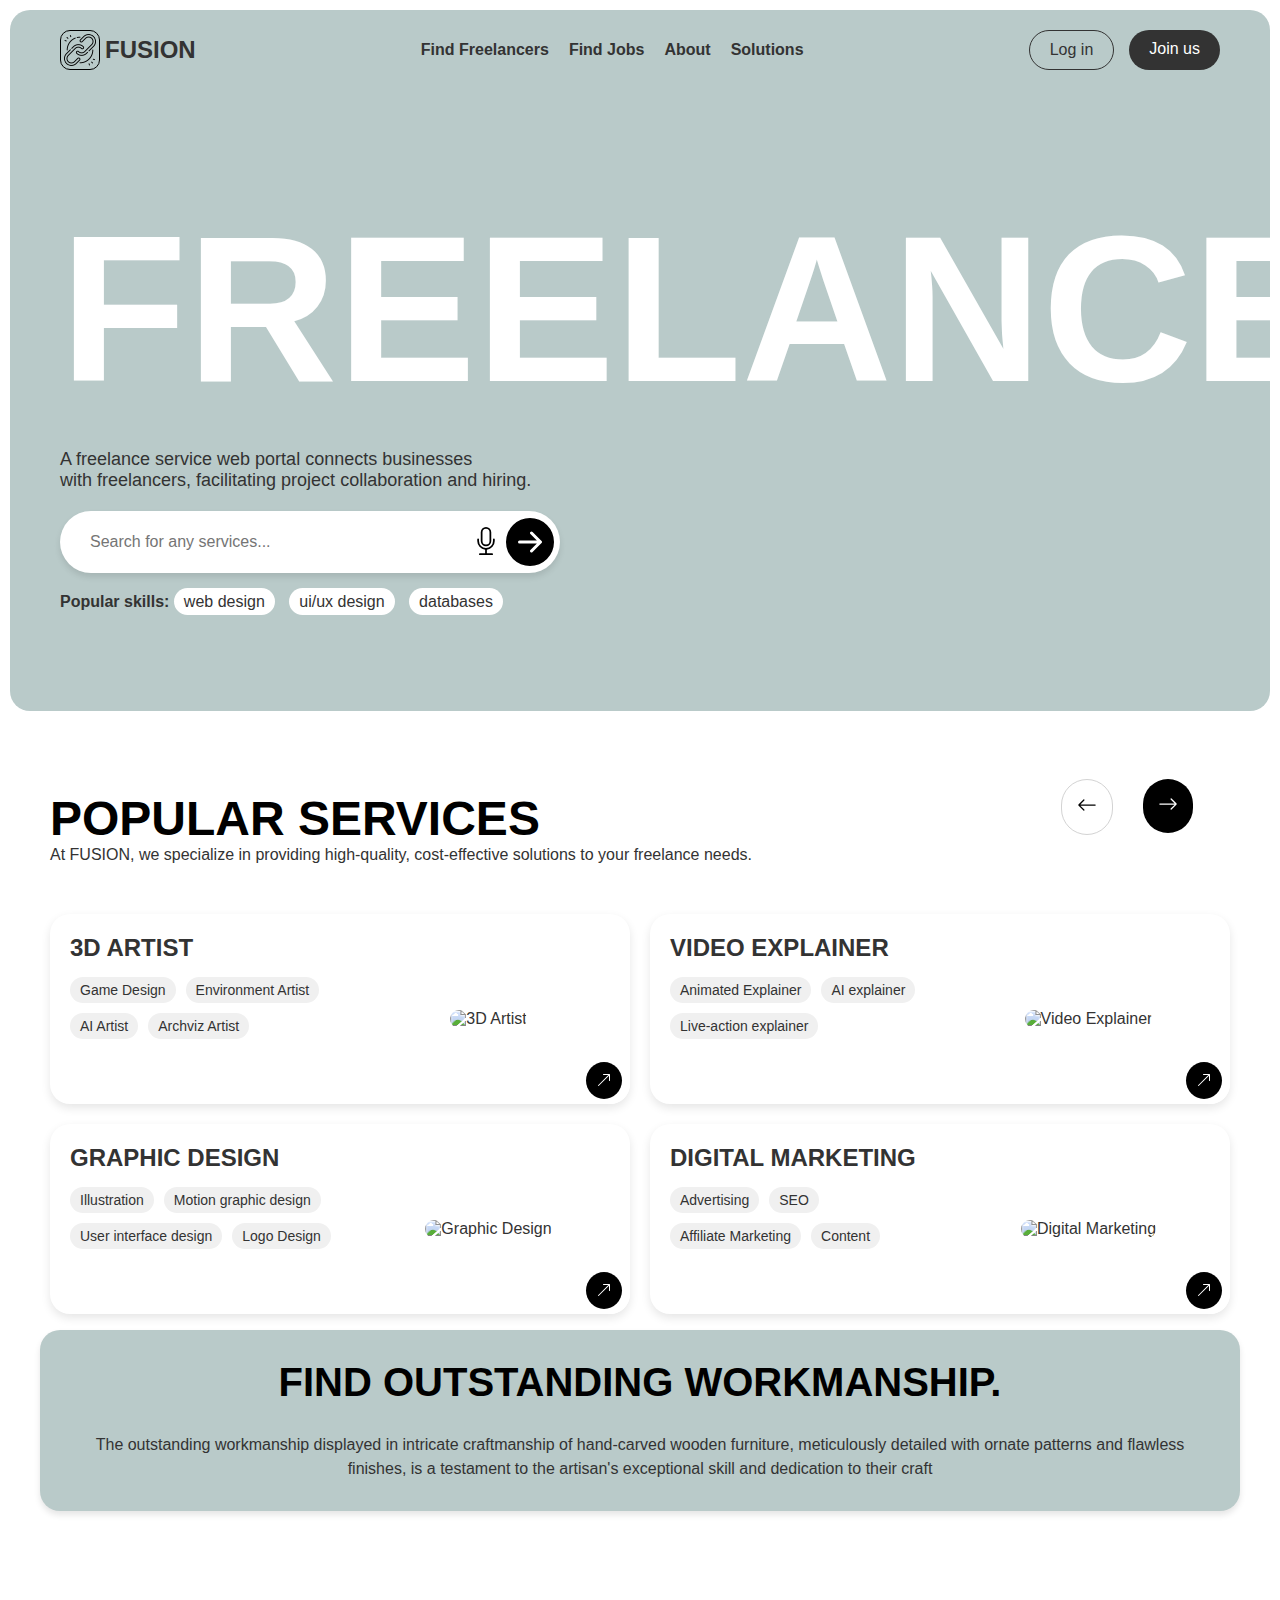
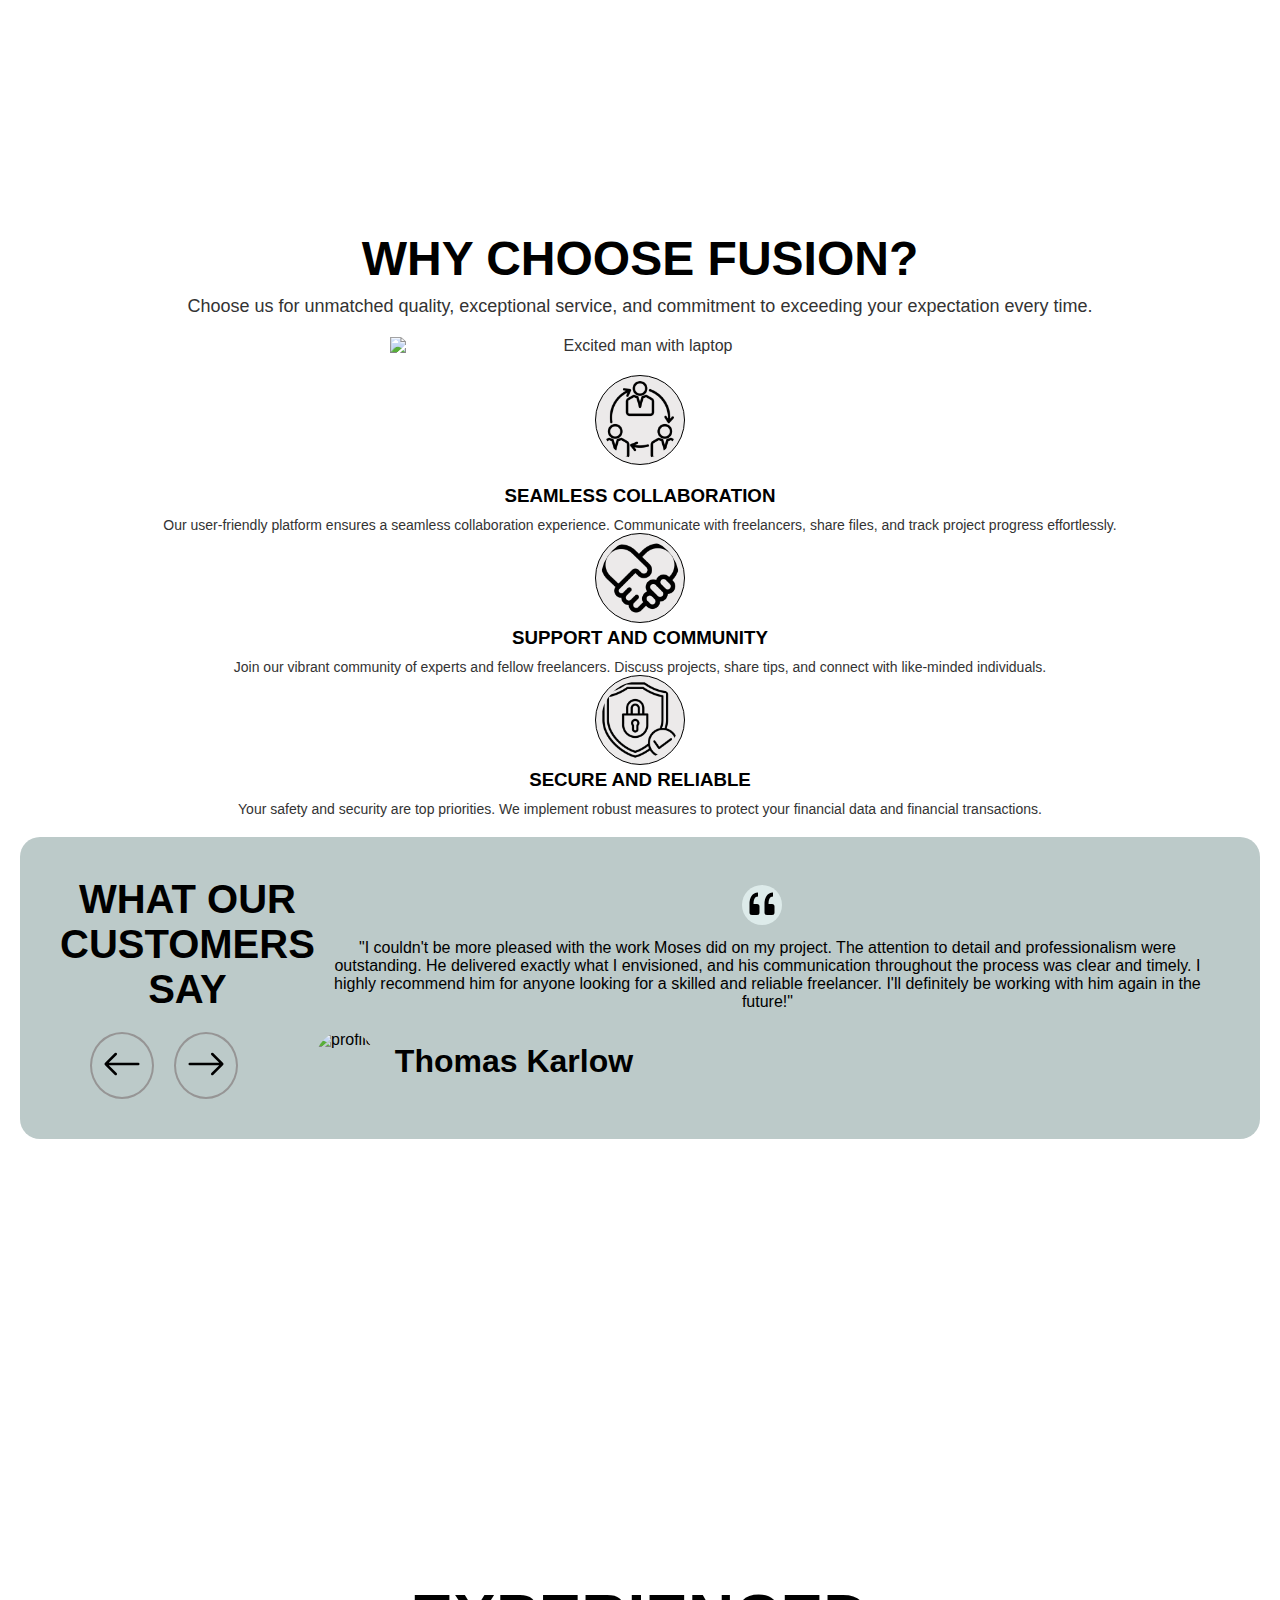
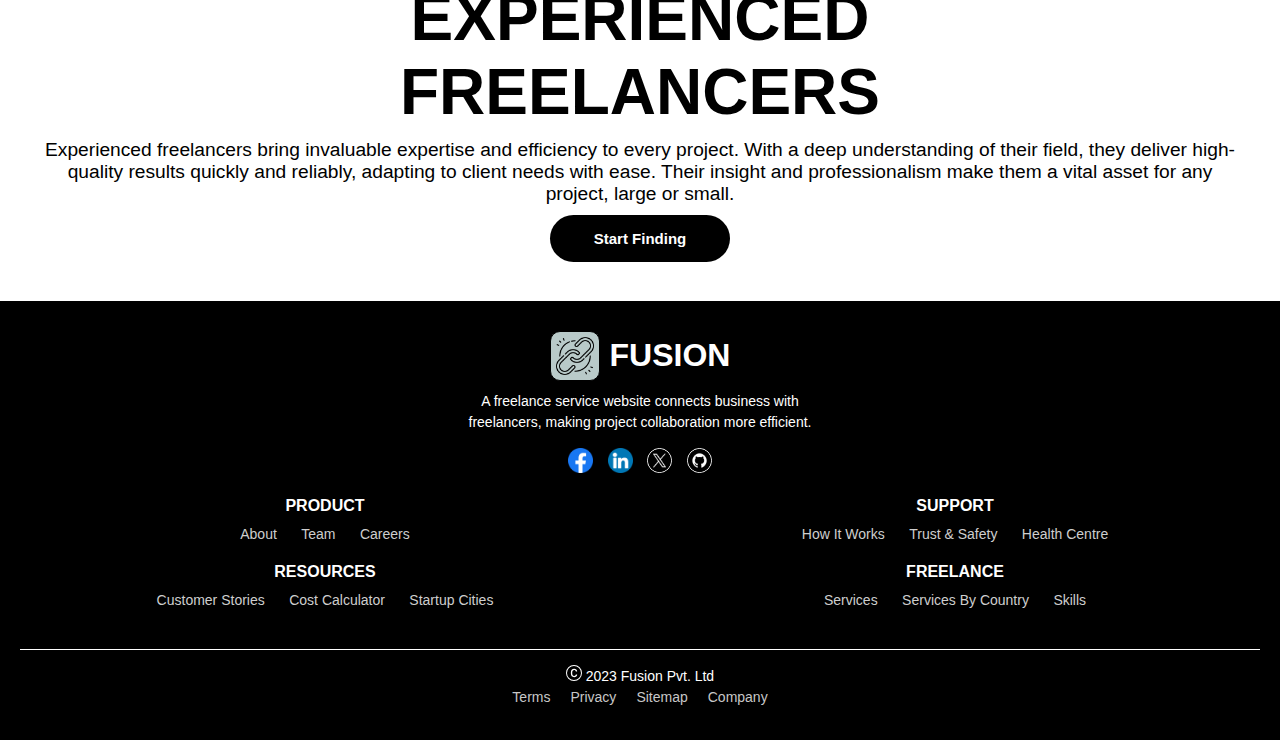
==== commit 4842e03b: "update" ====
--- a/index.html
+++ b/index.html
@@ -5,7 +5,6 @@
     <meta name="viewport" content="width=device-width, initial-scale=1.0" />
     <title>Freelance Service Portal</title>
     <link rel="stylesheet" href="landing page.css" />
-    <script src="scripts.js"></script>
   </head>
   <body>
 <!-- Header Section -->
@@ -318,15 +317,16 @@
           </div>
           <div class="sectt">
           <div class="image">
-            <img src="images/collaboration_3415159-removebg-preview.png" alt="Collaboration Logo">
-            <div class="image-text1">
+          <img src="images/collaboration_3415159-removebg-preview.png" alt="Collaboration Logo">
+            </div>
+          <div class="image-text1">
             <h3>SEAMLESS COLLABORATION</h3>
             <p>Our user-friendly platform ensures a seamless collaboration experience.
                Communicate with freelancers, share files, and track project progress effortlessly.</p>
                
                <div class="image-text2">
                 <div class="img2">
-                <img src="images/united_4086231-removebg-preview.png" alt="Community Logo">
+              <img src="images/united_4086231-removebg-preview.png" alt="Community Logo">
                 </div>
                 <h3>SUPPORT AND COMMUNITY</h3>
                 <p>Join our vibrant community of experts and fellow freelancers. Discuss projects, share tips, and connect with like-minded individuals.</p>
@@ -438,5 +438,6 @@
           </section>
         </div>
       </footer>
+      <script src="scripts.js"></script>
   </body>
 </html>--- a/landing page.css
+++ b/landing page.css
@@ -3,13 +3,33 @@
     margin: 0;
     padding: 0;
     box-sizing: border-box;
-    font-family: Arial, sans-serif;
-}
+    font-family: 'Segoe UI', Tahoma, Geneva, Verdana, sans-serif;
+}
+
+:root {
+    --primary-color: #B9CAC9;
+    --text-color: #333;
+    --bg-color: #fff;
+    --hover-color: #ff5a5f;
+    --font-family: 'Segoe UI', Tahoma, Geneva, Verdana, sans-serif;
+}
+
 
 body {
-    background-color: white;
-    color: #333;
-}
+    background-color: var(--bg-color);
+    color: var(--text-color);
+}
+
+:root {
+    --z-base: 1;
+    --z-hero: 2;
+    --z-navbar: 10;
+}
+
+.navbar {
+    z-index: var(--z-navbar);
+}
+
 
 /* Navbar */
 .navbar {
@@ -173,14 +193,14 @@
     padding: 100px 50px;
     background-color: #B9CAC9;
     position: relative;
-    z-index: 1;
+    z-index: 2; /* Increased z-index for hero to ensure it stays on top */
 }
 
 .hero-text h1 {
-    font-size: 12rem;
+    font-size: 13rem;
     font-weight: bold;
     color: #fff;
-    z-index: 2;
+    z-index: 3;
 }
 
 .hero-text p {
@@ -198,7 +218,37 @@
     width: 500px;
     box-shadow: 0 4px 6px rgba(0, 0, 0, 0.1);
     position: relative;
-}
+    z-index: 3;
+}
+
+@media (max-width: 768px) {
+    .hero {
+        flex-direction: column;
+        align-items: center;
+        padding: 50px 20px;
+    }
+
+    .hero-text h1 {
+        font-size: 3rem;
+        text-align: center;
+    }
+
+    .hero-text p {
+        text-align: center;
+        font-size: 16px;
+    }
+
+    .search-bar {
+        width: 100%;
+    }
+
+    .hero-image {
+        position: static;
+        margin-top: 20px;
+        max-width: 100%;
+    }
+}
+
 
 .search-bar input {
     padding: 12px 20px;
@@ -223,6 +273,7 @@
     right: 10px;
     top: 50%;
     transform: translateY(-50%);
+    z-index: 4;
 }
 
 .search-bar .mic-icon {
@@ -523,175 +574,294 @@
     background-color: #ff5a5f;
 }
 
+/* Responsive Design for Mobile Devices */
+@media only screen and (max-width: 768px) {
+    /* Adjust the hero section */
+    .hero {
+        flex-direction: column;
+        align-items: center;
+        padding: 50px 20px;
+        text-align: center;
+    }
+
+    .hero-text h1 {
+        font-size: 3rem;
+    }
+
+    .hero-text p {
+        font-size: 16px;
+    }
+
+    .search-bar {
+        width: 100%;
+        margin: 20px 0;
+    }
+
+    /* Adjust popular skills layout */
+    .popular-skills a {
+        display: inline-block;
+        margin: 5px 0;
+    }
+
+    /* Center buttons and adjust spacing */
+    .bttnn {
+        align-items: center;
+        gap: 10px;
+        left: -50%;
+        width: 90%;
+    }
+
+    .btn1, .btn2 {
+        width: 80%;
+        text-align: center;
+        left: -50%;
+    }
+
+    /* Adjust services section */
+    .services {
+        grid-template-columns: 1fr; /* Single column layout */
+        gap: 15px;
+    }
+
+    .service-image {
+        width: 50%;
+        height: 50%;
+    }
+
+    .service-text {
+        text-align: center;
+    }
+
+    /* Adjust service card layout */
+    .service-card {
+        flex-direction: column;
+        text-align: center;
+        align-items: center;
+    }
+
+    .service-image img {
+        width: 100%;
+        height: auto;
+    }
+
+    /* Adjust trusted freelancers section */
+    .freelancer-images {
+        flex-wrap: wrap;
+        gap: 10px;
+    }
+
+    .freelancer-images img {
+        width: 40px;
+        height: 40px;
+    }
+
+    /* Services text adjustments */
+    .services-text h1 {
+        font-size: 2rem;
+    }
+
+    .services-text p {
+        font-size: 14px;
+    }
+}
+
+
 .talent {
     display: flex;
-    padding: 10px;
-    justify-content: center;
-}
-
- .t-img {
-    position: relative;
-    display: flex;
-    justify-content: center;
+    flex-direction: column; /* Stack image and text vertically on smaller screens */
     align-items: center;
+    padding: 20px;
 }
 
 .talent img {
-    width: 1100px;
-    height: 400px;
-    border-radius: 50px;
+    width: 100%; /* Allow image to take up full width */
+    max-width: 1200px; /* Set a maximum width */
+    height: 50%; /* Maintain aspect ratio */
+    max-height: 400px;
+    border-radius: 30px; /* Slightly smaller border radius */
     border: 1px solid black;
 }
 
 .talent .t-text {
-    position: absolute;
+    position: relative; /* Change from absolute to relative */
     background-color: #B9CAC9;
     display: flex;
-    justify-content: space-between;
-    padding: 50px;
-    border-radius: 30px;
-    width: 87.5%;
-    bottom: -170%;
-    height: 30%;
-    align-items: center;
+    flex-direction: column; /* Stack content vertically */
+    align-items: center; /* Center-align text */
+    padding: 30px;
+    border-radius: 20px;
+    width: 100%; /* Dynamically adjust width */
+    max-width: 1200px; /* Set a maximum width for text container */
+    margin-top: -50px; /* Move text container slightly over the image */
+    box-shadow: 0 4px 6px rgba(0, 0, 0, 0.1); /* Add subtle shadow */
 }
 
 .t-text h1 {
     font-weight: bolder;
     color: black;
-    font-size: 3rem;
-    padding: 20px;
-    z-index: 2;
-}
-
-.t-text p{
-    text-align: left;
-}
-
+    font-size: 2.5rem;
+    margin-bottom: 10px; /* Add spacing below heading */
+    text-align: center;
+}
+
+.t-text p {
+    font-size: 1rem;
+    line-height: 1.5;
+    text-align: center; /* Center-align text */
+    margin: 0;
+}
+
+/* Responsive Design */
+@media only screen and (max-width: 768px) {
+    .talent {
+        padding: 15px;
+    }
+
+    .talent img {
+        border-radius: 20px;
+    }
+
+    .talent .t-text {
+        padding: 20px; /* Reduce padding for smaller screens */
+        width: 99%; /* Full width with some margin */
+        margin-top: -30px; /* Adjust overlap */
+    }
+
+    .t-text h1 {
+        font-size: 2rem; /* Smaller heading size */
+    }
+
+    .t-text p {
+        font-size: 0.9rem; /* Adjust paragraph font size */
+    }
+}
+
+@media only screen and (max-width: 480px) {
+    .talent img {
+        border-radius: 15px; /* Smaller border radius for tiny screens */
+    }
+
+    .talent .t-text {
+        padding: 15px; /* Compact padding */
+        margin-top: -20px; /* Adjust overlap for small screens */
+    }
+
+    .t-text h1 {
+        font-size: 1.5rem; /* Further reduce heading size */
+    }
+
+    .t-text p {
+        font-size: 0.8rem; /* Adjust paragraph font size for tiny screens */
+    }
+}
+
+
+/* General Layout */
 .why_choose {
-    margin-top: 150px;
+    margin-top: 300px;
+    display: flex;
+    flex-direction: column; /* Stack elements vertically */
+    align-items: center; /* Center align items */
 }
 
 .choose-text {
     font-family: Cambria, Cochin, Georgia, Times, 'Times New Roman', serif;
-    flex-direction: column;
-    align-items: center;
-    margin-left: 30%;
+    text-align: center; /* Center text */
+    margin: 0 10%; /* Add margin for smaller screens */
 }
 
 .choose-text h1 {
     color: black;
-    font-weight: larger;
+    font-weight: bold; /* Use bold instead of larger */
     font-size: 3rem;
-    text-align: center;
-    margin-right: 35%;
+    margin: 0; /* Reset margin */
 }
 
 .choose-text p {
     margin-top: 10px;
-    margin-right: 30.8%;
     font-size: 18px;
-    text-align: center;
 }
 
 .choose-image {
     display: flex;
-    align-items: center;
+    justify-content: center; /* Center the image */
+    margin-top: 20px; /* Add some space above the image */
 }
 
 .choose-image img {
-    position: relative;
-    right: 50%;
-    width: 90%;
-    height: auto;
+    width: 90%; /* Make the image responsive */
+    max-width: 500px; /* Limit maximum width */
+    height: auto; /* Maintain aspect ratio */
 }
 
 .image {
     background-color: white;
-    position: absolute;
-    margin-left: 30%; 
-    text-decoration: none;
-    bottom: -265%;
-    display: flex;
-    gap: 10px;
+    display: flex;
+    flex-wrap: wrap; /* Allow items to wrap */
+    justify-content: center; /* Center items */
+    gap: 20px; /* Space between items */
+    margin: 20px 0; /* Add margin around the image section */
 }
 
 .image img {
     width: 90px;
     height: 90px;
     border: 1px solid black;
-    border-radius: 50px;
+    border-radius: 50%; /* Use percentage for circular images */
     background-color: rgb(236, 234, 234);
-    padding: 20px;
-    display: flex;
-}
-
-.image-text1 h3{
+    padding: 10px; /* Reduce padding for better fit */
+}
+
+.sectt img {
+    width: 90px;
+    height: 90px;
+    border: 1px solid black;
+    border-radius: 50%; /* Use percentage for circular images */
+    background-color: rgb(236, 234, 234);
+    padding: 5px;
+}
+
+.image-text1 h3 {
     color: black;
 }
 
 .image-text1 p {
     font-weight: lighter;
     font-size: 14px;
-    text-align:start;
-}
-
-.image-text2 {
-    margin-top: 10%;
-}
-
-.img2 {
-    background-color: transparent;
-    position: absolute;
-    margin-left: -20%; 
-    text-decoration: none;
-}
-
-.image-text3 {
-    margin-top: 10%;
-}
-
-.img3 {
-    background-color: transparent;
-    position: absolute;
-    margin-left: -20%; 
-    text-decoration: none;
+    text-align: center; /* Center align text */
 }
 
 .what-customer {
     background-color: #bccac9;
-    border-radius: 50px;
-    height: 50%;
-    padding: 70px;
-    display: flex;
-    gap: 40px;
-    backdrop-filter: blur(20px);
+    border-radius: 20px; /* Less rounded corners */
+    padding: 40px; /* Adjust padding */
+    display: flex;
+    flex-direction: column; /* Stack items vertically */
+    align-items: center; /* Center align items */
     margin: 20px;
-    position: absolute;
-    padding-bottom: 20%;
-    bottom: -320%;
 }
 
 .left-sect h1 {
     color: black;
-    font-family:'Segoe UI', Tahoma, Geneva, Verdana, sans-serif;
-    font-weight: 900%;
-    font-size: 3rem;
-    text-align: left;
+    font-family: 'Segoe UI', Tahoma, Geneva, Verdana, sans-serif;
+    font-weight: bold; /* Use bold for clarity */
+    font-size: 2.5rem; /* Adjust font size for better fit */
+    text-align: center; /* Center align text */
 }
 
 .what-btn {
     display: flex;
     gap: 20px;
-}
-
-.what-btn button{
+    margin-top: 20px; /* Add margin above buttons */
+    margin-left: 30px;
+}
+
+.what-btn button {
     border: 2px solid rgb(150, 149, 149);
     border-radius: 50%;
     background-color: transparent;
-    margin-top: 10px;
     cursor: pointer;
-    padding: 5px;
+    padding: 10px; /* Increase padding for better touch targets */
     transition: border-color 0.5s ease;
 }
 
@@ -701,37 +871,66 @@
 
 .right {
     color: black;
+    text-align: center; /* Center align text */
 }
 
 .profile {
     display: flex;
     gap: 20px;
     align-items: center;
-    margin-top: 50px;
+    margin-top: 20px; /* Reduce margin for better fit */
 }
 
 .profile img {
-    border-radius: 50px;
-    width: 70px;
-    height: 70px;
+    border-radius: 50%;
+    width: 60px; /* Adjust size for better fit */
+    height: 60px; /* Adjust size for better fit */
 }
 
 .right svg {
-    border-radius: 50px;
+    border-radius: 50%;
     background-color: #ddebea;
-    align-items: center;
     width: 40px;
     height: 40px;
-    margin-right: 50px;
+    margin-right: 10px; /* Reduce margin for better fit */
 }
 
 .right p {
     margin-top: 10px;
+}
+
+/* Responsive Styles */
+@media (max-width: 768px) {
+    .choose-text {
+        margin: 0 5%; /* Reduce margin for smaller screens */
+    }
+
+    .choose-text h1 {
+        font-size: 2.5rem; /* Reduce font size */
+    }
+
+    .choose-text p {
+        font-size: 16px; /* Reduce font size */
+    }
+
+    .image {
+        flex-direction: column; /* Stack images vertically */
+        align-items: center; /* Center align images */
+    }
+
+    .what-customer {
+        padding: 20px; /* Reduce padding */
+    }
+
+    .left-sect h1 {
+        font-size: 2rem; /* Reduce font size */
+    }
 }
 
 .start {
     margin-top: 30%;
     padding: 3%;
+    text-align: center;
 }
 
 .start h1 {
@@ -743,6 +942,8 @@
 .start p {
     color: black;
     font-weight: 100px;
+    font-size: 1.2rem;
+    margin-top: 10px;
 }
 
 .start button {
@@ -752,8 +953,8 @@
     margin-top: 10px;
     border-radius: 30px;
     padding: 15px;
-    font-weight:bold ;
-    font-size:15px;
+    font-weight: bold;
+    font-size: 15px;
     border: none;
     width: 15%;
     cursor: pointer;
@@ -779,102 +980,196 @@
     color: black;
 }
 
+/* Responsive Styles */
+@media (max-width: 768px) {
+    .start {
+        margin-top: 10%;
+        padding: 5%;
+    }
+
+    .start h1 {
+        font-size: 2.5rem;
+    }
+
+    .start p {
+        font-size: 1rem;
+        line-height: 1.5;
+    }
+
+    .start button {
+        width: 50%;
+        padding: 10px;
+        font-size: 14px;
+    }
+}
+
+@media (max-width: 480px) {
+    .start h1 {
+        font-size: 2rem;
+    }
+
+    .start p {
+        font-size: 0.9rem;
+    }
+
+    .start button {
+        width: 70%;
+        padding: 10px;
+        font-size: 12px;
+    }
+}
+
+/* General Footer Styles */
 footer {
     background-color: black;
     color: white;
     display: flex;
-    padding: 50px;
-    justify-content: space-between;
-    height: 150%;
+    flex-direction: column; /* Stacks content vertically by default */
+    padding: 30px 20px;
+}
+
+.footer-left {
+    text-align: center;
+    margin-bottom: 20px;
 }
 
 .footer-logo {
     display: flex;
+    justify-content: center;
     align-items: center;
+    margin-bottom: 10px;
 }
 
 .footer-logo img {
     width: 50px;
-    background-color:#B9CAC9;
     height: 50px;
+    background-color: #B9CAC9;
     border: 1px solid black;
     padding: 5px;
-    margin-right: 5px;
+    margin-right: 10px;
     border-radius: 10px;
 }
 
 .footer-left p {
-    font-size: 15px;
+    font-size: 14px;
+    line-height: 1.5;
+    margin-top: 10px;
+}
+
+.socials {
     margin-top: 15px;
 }
 
-.socials {
-    margin-top: 20px;
-}
-
 .socials a {
-    text-decoration: none;
-    color: white;
-    padding: 3px;
+    margin: 0 5px;
 }
 
 .socials img {
-    width: 30px;
-    height: auto;
-}
-
+    width: 25px;
+    height: 25px;
+}
+
+/* Footer Right Grid */
 .footer-right {
     display: grid;
-    grid-template-columns: repeat(4, 1fr);
-    gap: 15px;
-    right: 40%;
+    grid-template-columns: repeat(2, 1fr); /* 2 columns on medium screens */
+    gap: 20px;
+    text-align: center;
+    margin-bottom: 20px;
 }
 
 .footer-right h5 {
-    font-size: large;
+    font-size: 16px;
+    margin-bottom: 10px;
 }
 
 .footer-right a {
     text-decoration: none;
-    display: flex;
     color: rgb(206, 206, 206);
-    margin-top: 20px;
+    font-size: 14px;
+    padding: 10px;
 }
 
 .footer-right a:hover {
     color: white;
 }
 
+/* Footer Bottom */
 .footer-bottom {
-    position: absolute;
-    bottom: -408%;
     border-top: 1px solid white;
-    display: flex;
-    align-items: center;
-    width: 92%;
-    justify-content: space-between;
-}
-
-.bot-left p {
     margin-top: 20px;
-    color: white;
+    padding-top: 15px;
     text-align: center;
-    align-items: center;
-}
-
+}
+
+.bot-left,
 .bot-right {
-    margin-top: 20px;
+    display: flex;
+    flex-wrap: wrap;
+    justify-content: center;
+    gap: 10px;
+    font-size: 14px;
 }
 
 .bot-right a {
     text-decoration: none;
     color: rgb(199, 199, 199);
-    padding: 10px;
+    padding: 5px;
 }
 
 .bot-right a:hover {
-    color: rgb(255, 252, 252);
-}
+    color: white;
+}
+
+/* Responsive Styles */
+@media (max-width: 768px) {
+    .footer-right {
+        grid-template-columns: 1fr; /* Stack grids vertically on smaller screens */
+        gap: 15px;
+    }
+
+    .footer-right h5 {
+        font-size: 14px;
+    }
+
+    .footer-right a {
+        font-size: 13px;
+    }
+
+    .socials img {
+        width: 20px;
+        height: 20px;
+    }
+}
+
+@media (max-width: 480px) {
+    footer {
+        padding: 20px;
+    }
+
+    .footer-left p {
+        font-size: 12px;
+    }
+
+    .footer-right h5 {
+        font-size: 13px;
+    }
+
+    .footer-right a {
+        font-size: 12px;
+    }
+
+    .bot-left,
+    .bot-right {
+        font-size: 12px;
+    }
+
+    .socials img {
+        width: 18px;
+        height: 18px;
+    }
+}
+
 
 @media (max-width: 768px) {
     .services {
